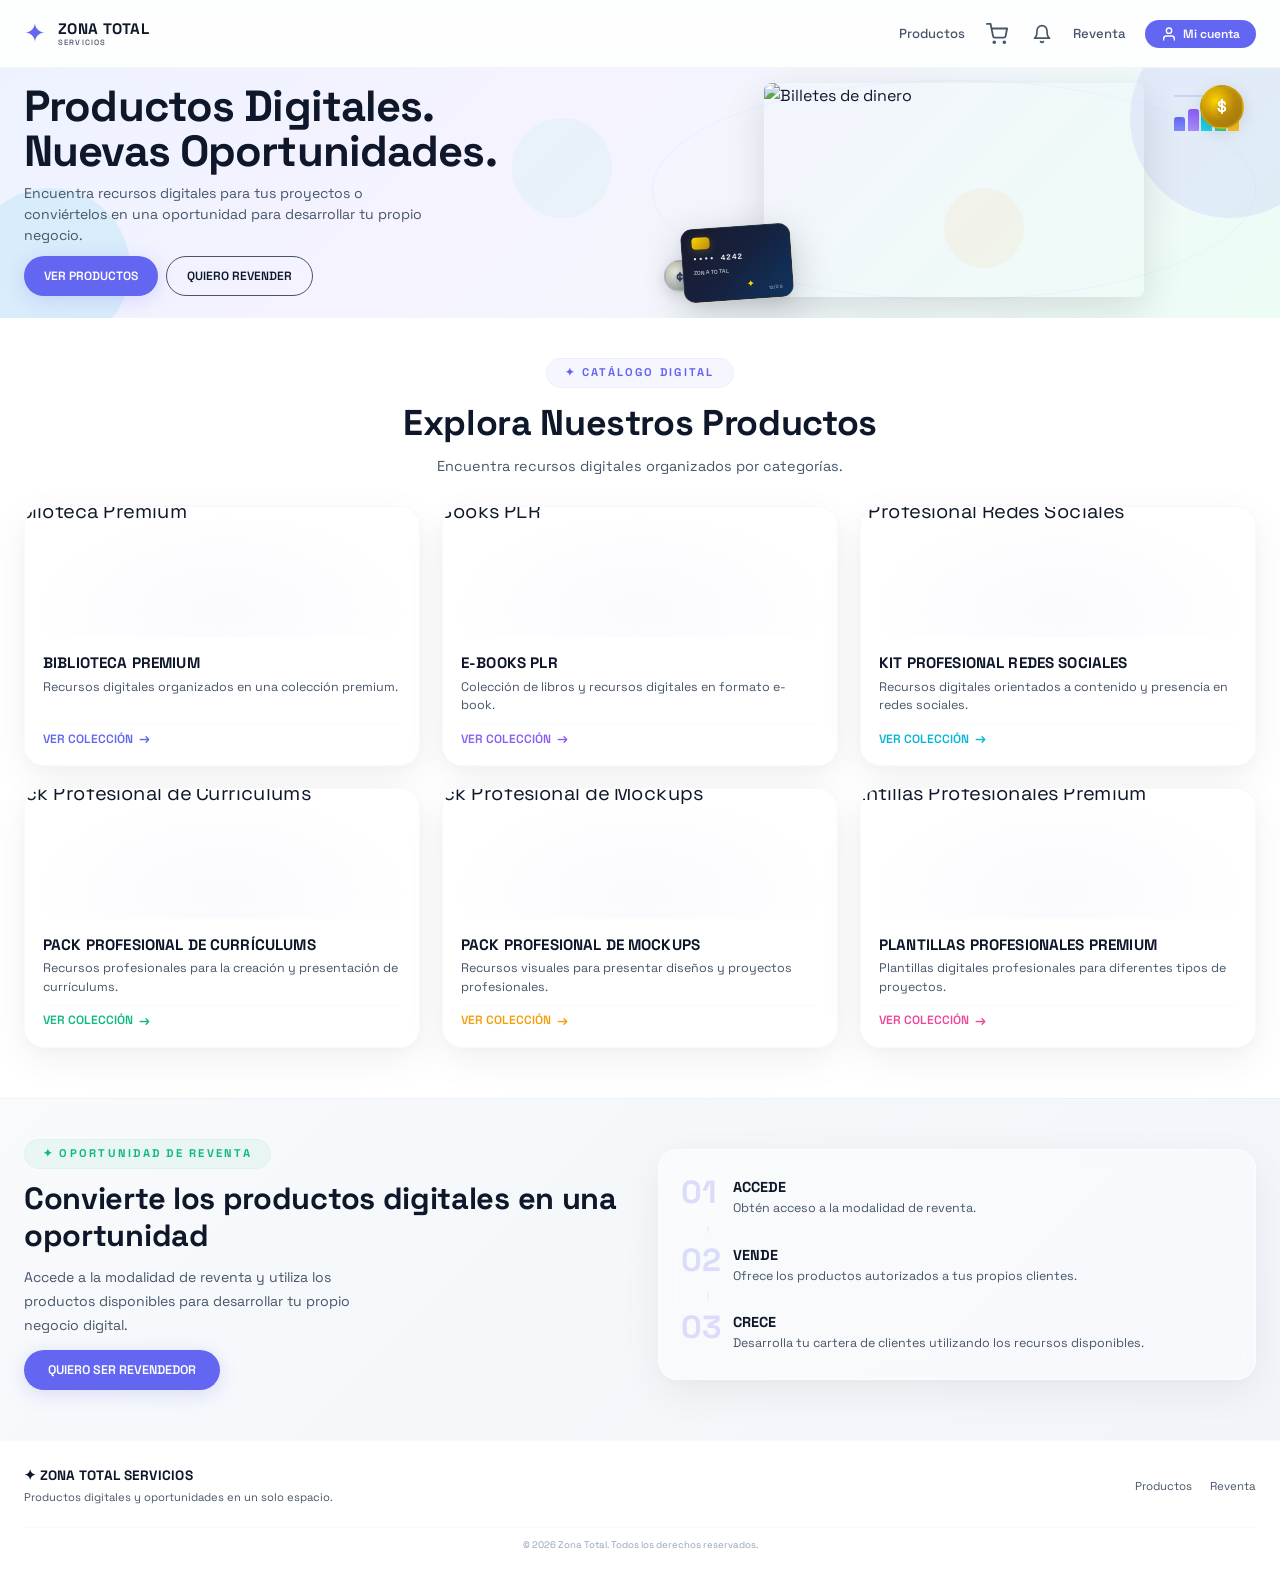
==== admin.html @ eb1bfde6 "Update admin.html" ====
<!DOCTYPE html>
<html lang="es">
<head>
    <meta charset="UTF-8">
    <meta name="viewport" content="width=device-width, initial-scale=1.0">
    <title>Zona Total Servicios · Super Admin</title>
    <style>
        * {
            margin: 0;
            padding: 0;
            box-sizing: border-box;
            font-family: 'Segoe UI', Roboto, system-ui, sans-serif;
        }
        body {
            background: #f1f5f9;
            min-height: 100vh;
            display: flex;
            flex-direction: column;
        }

        /* ----- ADMIN PANEL (siempre visible en desarrollo) ----- */
        #adminPanel {
            display: flex;
            flex-direction: column;
            min-height: 100vh;
        }

        /* HEADER */
        .admin-header {
            background: white;
            padding: 1rem 2rem;
            display: flex;
            align-items: center;
            justify-content: space-between;
            border-bottom: 1px solid #e2e8f0;
            flex-wrap: wrap;
            gap: 1rem;
        }
        .admin-header .brand {
            font-weight: 700;
            font-size: 1.4rem;
            color: #0b1e33;
        }
       .admin-header .brand span {
    color: #2563eb;
}

/* PEGAR AQUÍ */
.btn-volver-zona {
    display: inline-flex;
    align-items: center;
    padding: 0.45rem 1rem;
    border-radius: 30px;
    background: #f1f5f9;
    color: #0b1e33;
    text-decoration: none;
    font-size: 0.85rem;
    font-weight: 600;
    transition: 0.2s;
}

.btn-volver-zona:hover {
    background: #2563eb;
    color: white;
}

.admin-header .user-badge {
    background: #f1f5f9;
    padding: 0.4rem 1.2rem;
    border-radius: 30px;
    font-size: 0.9rem;
    font-weight: 500;
    display: flex;
    align-items: center;
    gap: 10px;
}

        /* NAV */
        .nav-tabs {
            background: white;
            padding: 0 2rem;
            display: flex;
            flex-wrap: wrap;
            border-bottom: 1px solid #e2e8f0;
            gap: 0.25rem;
        }
        .nav-tabs button {
            background: transparent;
            border: none;
            padding: 0.9rem 1.5rem;
            font-weight: 600;
            font-size: 0.95rem;
            color: #475569;
            cursor: pointer;
            border-bottom: 3px solid transparent;
            transition: 0.2s;
            border-radius: 0;
        }
        .nav-tabs button:hover {
            color: #0b1e33;
            background: #f8fafc;
        }
        .nav-tabs button.active {
            color: #0b1e33;
            border-bottom-color: #2563eb;
        }

        /* MAIN CONTENT */
        .main-content {
            flex: 1;
            padding: 2rem;
            max-width: 1600px;
            margin: 0 auto;
            width: 100%;
        }

        /* SECTION visibility */
        .section {
            display: none;
            animation: fade 0.25s ease;
        }
        .section.active {
            display: block;
        }
        @keyframes fade {
            0% { opacity: 0.4; }
            100% { opacity: 1; }
        }

        /* CARDS / DASHBOARD */
        .stats-grid {
            display: grid;
            grid-template-columns: repeat(auto-fit, minmax(170px,1fr));
            gap: 1.25rem;
            margin-bottom: 2rem;
        }
        .stat-card {
            background: white;
            padding: 1.25rem 1rem;
            border-radius: 24px;
            box-shadow: 0 4px 12px rgba(0,0,0,0.02);
            border: 1px solid #eef2f6;
        }
        .stat-card .label {
            font-size: 0.8rem;
            text-transform: uppercase;
            letter-spacing: 0.3px;
            color: #64748b;
        }
        .stat-card .value {
            font-size: 2rem;
            font-weight: 700;
            color: #0b1e33;
            margin-top: 0.2rem;
        }
        .stat-card .sub {
            font-size: 0.8rem;
            color: #475569;
        }

        /* TABLES */
        .table-wrapper {
            background: white;
            border-radius: 24px;
            padding: 1.5rem 0 0.5rem 0;
            border: 1px solid #eef2f6;
            overflow-x: auto;
            margin-top: 1rem;
        }
        .table-toolbar {
            display: flex;
            flex-wrap: wrap;
            gap: 0.75rem 1.25rem;
            padding: 0 1.5rem 1.25rem 1.5rem;
            align-items: center;
            justify-content: space-between;
        }
        .table-toolbar .filters {
            display: flex;
            flex-wrap: wrap;
            gap: 0.5rem;
            align-items: center;
        }
        .table-toolbar .filters button {
            background: #f1f5f9;
            border: none;
            padding: 0.4rem 1rem;
            border-radius: 30px;
            font-size: 0.8rem;
            font-weight: 500;
            color: #1e293b;
            cursor: pointer;
            transition: 0.2s;
        }
        .table-toolbar .filters button.active-filter {
            background: #0b1e33;
            color: white;
        }
        .table-toolbar input {
            padding: 0.5rem 1rem;
            border: 1px solid #e2e8f0;
            border-radius: 40px;
            font-size: 0.9rem;
            min-width: 200px;
            background: #f8fafc;
        }
        .table-toolbar input:focus {
            outline: 2px solid #2563eb;
        }
        .btn-refresh {
            background: #eef2f6;
            border: none;
            padding: 0.5rem 1.2rem;
            border-radius: 40px;
            font-weight: 500;
            cursor: pointer;
        }
        table {
            width: 100%;
            border-collapse: collapse;
            font-size: 0.9rem;
        }
        th {
            text-align: left;
            padding: 0.8rem 1rem;
            background: #f8fafc;
            color: #1e293b;
            font-weight: 600;
            border-bottom: 1px solid #e2e8f0;
            white-space: nowrap;
        }
        td {
            padding: 0.8rem 1rem;
            border-bottom: 1px solid #f1f5f9;
            vertical-align: middle;
        }
        td .actions {
            display: flex;
            flex-wrap: wrap;
            gap: 0.3rem;
        }
        .badge {
            display: inline-block;
            padding: 0.2rem 0.8rem;
            border-radius: 40px;
            font-size: 0.7rem;
            font-weight: 600;
            background: #e2e8f0;
            color: #1e293b;
        }
        .badge.aprobado { background: #dcfce7; color: #166534; }
        .badge.pendiente { background: #fef9c3; color: #854d0e; }
        .badge.rechazado { background: #fee2e2; color: #991b1b; }
        .badge.activo { background: #dcfce7; color: #166534; }
        .badge.inactivo { background: #f1f5f9; color: #475569; }

        .btn {
            border: none;
            padding: 0.3rem 0.9rem;
            border-radius: 40px;
            font-weight: 500;
            font-size: 0.75rem;
            cursor: pointer;
            transition: 0.15s;
            background: #f1f5f9;
            color: #1e293b;
        }
        .btn-primary { background: #2563eb; color: white; }
        .btn-success { background: #16a34a; color: white; }
        .btn-danger { background: #dc2626; color: white; }
        .btn-warning { background: #eab308; color: #1e293b; }
        .btn-sm { padding: 0.2rem 0.7rem; font-size: 0.7rem; }
        .btn:disabled { opacity: 0.5; pointer-events: none; }

        .empty-state {
            padding: 3rem 1rem;
            text-align: center;
            color: #64748b;
        }

        /* MODAL */
        .modal-overlay {
            position: fixed;
            inset: 0;
            background: rgba(0,0,0,0.4);
            backdrop-filter: blur(4px);
            display: none;
            align-items: center;
            justify-content: center;
            padding: 1rem;
            z-index: 999;
        }
        .modal-overlay.open {
            display: flex;
        }
        .modal-box {
            background: white;
            max-width: 430px;
            width: 100%;
            max-height: 90vh;
            overflow-y: auto;
            border-radius: 32px;
            padding: 2rem;
            box-shadow: 0 30px 60px rgba(0,0,0,0.2);
        }
        .modal-box h2 {
            margin-bottom: 1.5rem;
        }
        .modal-box .close-modal {
            float: right;
            background: none;
            border: none;
            font-size: 1.8rem;
            cursor: pointer;
            color: #94a3b8;
        }
        .modal-box .detail-row {
            display: flex;
            padding: 0.5rem 0;
            border-bottom: 1px solid #f1f5f9;
        }
        .modal-box .detail-row .label {
            width: 140px;
            font-weight: 600;
            color: #475569;
            flex-shrink: 0;
        }
        .modal-box .detail-row .value {
            color: #0b1e33;
        }
        .modal-actions {
            margin-top: 1.5rem;
            display: flex;
            gap: 0.75rem;
            flex-wrap: wrap;
        }

        /* form dentro de modal */
        .form-group {
            margin-bottom: 1rem;
        }
        .form-group label {
            font-weight: 600;
            font-size: 0.85rem;
            display: block;
            margin-bottom: 0.2rem;
        }
        .form-group input, .form-group select, .form-group textarea {
            width: 100%;
            padding: 0.6rem 0.9rem;
            border: 1px solid #e2e8f0;
            border-radius: 16px;
            font-size: 0.95rem;
            background: #f8fafc;
        }

        /* responsive */
        @media (max-width: 700px) {
            .admin-header { flex-direction: column; align-items: stretch; }
            .nav-tabs { padding: 0 0.5rem; }
            .nav-tabs button { padding: 0.7rem 0.8rem; font-size: 0.8rem; }
            .main-content { padding: 1rem; }
            .table-toolbar { flex-direction: column; align-items: stretch; }
            .stats-grid { grid-template-columns: 1fr 1fr; }
            .modal-box { padding: 1.5rem; }
        }
        @media (max-width: 480px) {
            .stats-grid { grid-template-columns: 1fr; }
        }

        /* loading spinner */
        .spinner {
            display: inline-block;
            width: 16px;
            height: 16px;
            border: 3px solid #e2e8f0;
            border-top-color: #2563eb;
            border-radius: 50%;
            animation: spin 0.7s linear infinite;
        }
        @keyframes spin { to { transform: rotate(360deg); } }
        .loading-text { display: flex; align-items: center; gap: 0.5rem; }
    </style>
</head>
<body>

<!-- ========================================= -->
<!-- PANEL ADMIN (acceso directo en desarrollo) -->
<!-- ========================================= -->
<div id="adminPanel">

    <!-- HEADER -->
    <header class="admin-header">
    <div style="display:flex; align-items:center; gap:1.5rem; flex-wrap:wrap;">
        <div class="brand">Zona Total <span>Servicios</span></div>

        <a href="index.html" class="btn-volver-zona">
            ← Volver a Zona Total
        </a>
    </div>

    <div style="display:flex; align-items:center; gap:0.75rem;">
    <div class="user-badge">
        👑 Súper Admin
    </div>

    <button class="btn btn-danger" id="btnCerrarSesionAdmin">
        Cerrar sesión
    </button>
</div>
</header>

    <!-- NAV -->
    <nav class="nav-tabs" id="navTabs">
    <button class="active" data-section="dashboard">📊 Dashboard</button>
    <button data-section="compras">🛒 Compras</button>
    <button data-section="clientes">👤 Clientes</button>
    <button data-section="revendedores">🤝 Revendedores</button>
    <button data-section="productos">📦 Productos</button>
    <button data-section="reventas">💰 Reventas Licencias</button>
    <button data-section="configuracion">⚙️ Configuración</button>
    <button data-section="renovaciones">🔄 Renovaciones</button>
</nav>

    <!-- CONTENIDO -->
    <div class="main-content">

        <!-- ======= DASHBOARD ======= -->
        <section id="section-dashboard" class="section active">
            <div style="display:flex; justify-content:space-between; align-items:center; flex-wrap:wrap; gap:0.5rem; margin-bottom:1.5rem;">
                <h2>📊 Resumen general</h2>
                <button class="btn btn-primary" id="refreshDashboard">⟳ Actualizar</button>
            </div>
            <div class="stats-grid" id="dashboardStats">
                <!-- se llena con JS -->
                <div class="stat-card"><div class="label">Cargando...</div><div class="value">—</div></div>
            </div>
        </section>

        <!-- ======= COMPRAS ======= -->
        <section id="section-compras" class="section">
            <h2>🛒 Compras</h2>
            <div class="table-wrapper">
                <div class="table-toolbar">
                    <div class="filters" id="comprasFilters">
                        <button class="active-filter" data-filter="all">Todas</button>
                        <button data-filter="pendiente">Pendientes</button>
                        <button data-filter="aprobado">Aprobadas</button>
                        <button data-filter="rechazado">Rechazadas</button>
                    </div>
                    <div style="display:flex; gap:0.5rem; flex-wrap:wrap;">
                        <input type="text" id="searchCompras" placeholder="Buscar compra, cliente, vendedor, producto...">
                        <button class="btn-refresh" id="refreshCompras">⟳</button>
                    </div>
                </div>
                <div id="comprasTableContainer">
                    <table>
                        <thead><tr>
                            <th>ID Compra</th><th>ID Cliente</th><th>ID Vendedor</th><th>Cliente</th><th>Vendedor</th>
                            <th>Productos</th><th>Total</th><th>Estado Pago</th><th>Fecha Compra</th><th>Acciones</th>
                        </tr></thead>
                        <tbody id="comprasBody"></tbody>
                    </table>
                </div>
            </div>
        </section>

        <!-- ======= CLIENTES ======= -->
        <section id="section-clientes" class="section">
            <h2>👤 Clientes</h2>
            <div class="table-wrapper">
                <div class="table-toolbar">
                    <div class="filters" id="clientesFilters">
                        <button class="active-filter" data-filter="all">Todos</button>
                        <button data-filter="activo">Activos</button>
                        <button data-filter="inactivo">Inactivos</button>
                    </div>
                    <div style="display:flex; gap:0.5rem; flex-wrap:wrap;">
                        <input type="text" id="searchClientes" placeholder="Buscar ID, usuario, teléfono, correo, vendedor...">
                        <button class="btn-refresh" id="refreshClientes">⟳</button>
                    </div>
                </div>
                <div id="clientesTableContainer">
                    <table>
                        <thead><tr>
                            <th>ID Cliente</th><th>Usuario</th><th>Teléfono</th><th>Correo</th><th>Contraseña</th>
                            <th>ID Vendedor</th><th>Vendedor</th><th>Estado</th><th>Fecha Registro</th><th>Acciones</th>
                        </tr></thead>
                        <tbody id="clientesBody"></tbody>
                    </table>
                </div>
            </div>
        </section>

        <!-- ======= REVENDEDORES ======= -->
        <section id="section-revendedores" class="section">
            <div style="display:flex; justify-content:space-between; align-items:center; flex-wrap:wrap; gap:0.5rem;">
    <h2>🤝 Revendedores</h2>
    <button class="btn btn-primary" id="btnAgregarRevendedor">+ Agregar revendedor</button>
</div>
            <div class="table-wrapper">
                <div class="table-toolbar">
                    <div class="filters" id="revendedoresFilters">
                        <button class="active-filter" data-filter="all">Todos</button>
                        <button data-filter="activo">Activos</button>
                        <button data-filter="inactivo">Inactivos</button>
                    </div>
                    <div style="display:flex; gap:0.5rem; flex-wrap:wrap;">
                        <input type="text" id="searchRevendedores" placeholder="ID, nombre, teléfono, correo, referido...">
                        <button class="btn-refresh" id="refreshRevendedores">⟳</button>
                    </div>
                </div>
                <div id="revendedoresTableContainer">
                    <table>
                        <thead><tr>
<th>ID Vendedor</th><th>Nombre</th><th>Teléfono</th><th>Correo</th><th>Contraseña</th>
<th>ID Referido Por</th><th>Referido Por</th><th>Porcentaje</th>
<th>Estado</th><th>Fecha Inicio</th><th>Fecha Fin</th>
<th>Mercado</th><th>Precio Reventa Licencia</th>
<th>Clientes Asoc.</th><th>Rev. Asoc.</th><th>Acciones</th>
                        </tr></thead>
                        <tbody id="revendedoresBody"></tbody>
                    </table>
                </div>
            </div>
        </section>

<!-- ======= REVENTAS DE LICENCIAS ======= -->
<section id="section-reventas" class="section">
    <h2>💰 Reventas de Licencias</h2>

    <div class="table-wrapper">
        <div class="table-toolbar">
            <input
                type="text"
                id="searchReventas"
                placeholder="Buscar ID, vendedor, nuevo revendedor..."
            >
            <button class="btn-refresh" id="refreshReventas">⟳</button>
        </div>

        <div id="reventasTableContainer">
            <table>
                <thead>
                    <tr>
                        <th>ID Reventa</th>
                        <th>ID Vendedor</th>
                        <th>Vendedor</th>
                        <th>ID Nuevo Revendedor</th>
                        <th>Nuevo Revendedor</th>
                        <th>Precio Licencia Oficial</th>
                        <th>% Propietaria</th>
                        <th>Importe Propietaria</th>
                        <th>Estado Pago</th>
                        <th>Fecha</th>
                        <th>Precio Reventa Real</th>
                    </tr>
                </thead>

                <tbody id="reventasBody">
                    <tr>
                        <td colspan="11" class="empty-state">
                            Cargando reventas...
                        </td>
                    </tr>
                </tbody>
            </table>
        </div>
    </div>
</section>


<!-- ======= CONFIGURACIÓN ======= -->
<section id="section-configuracion" class="section">
    <h2>⚙️ Configuración</h2>

    <div class="table-wrapper">
        <div class="table-toolbar">
            <div>
                Valores generales utilizados para licencias y renovaciones.
            </div>
            <button class="btn-refresh" id="refreshConfiguracion">⟳</button>
        </div>

        <table>
            <thead>
                <tr>
                    <th>Clave</th>
                    <th>Valor</th>
                    <th>Acciones</th>
                </tr>
            </thead>

            <tbody id="configuracionBody">
                <tr>
                    <td colspan="3" class="empty-state">
                        Cargando configuración...
                    </td>
                </tr>
            </tbody>
        </table>
    </div>
</section>


<!-- ======= RENOVACIONES ======= -->
<section id="section-renovaciones" class="section">
    <h2>🔄 Renovaciones</h2>

    <div class="table-wrapper">
        <div class="table-toolbar">
            <input
                type="text"
                id="searchRenovaciones"
                placeholder="Buscar ID, revendedor, mercado..."
            >
            <button class="btn-refresh" id="refreshRenovaciones">⟳</button>
        </div>

        <table>
            <thead>
                <tr>
                    <th>ID Renovación</th>
                    <th>ID Vendedor</th>
                    <th>Vendedor</th>
                    <th>Mercado</th>
                    <th>Importe</th>
                    <th>Fecha Pago</th>
                    <th>Fecha Anterior Fin</th>
                    <th>Nueva Fecha Fin</th>
                    <th>Estado</th>
                </tr>
            </thead>

            <tbody id="renovacionesBody">
                <tr>
                    <td colspan="9" class="empty-state">
                        Cargando renovaciones...
                    </td>
                </tr>
            </tbody>
        </table>
    </div>
</section>


        <!-- ======= PRODUCTOS ======= -->
        <section id="section-productos" class="section">
            <h2>📦 Productos</h2>
            <div style="margin-bottom:1rem; display:flex; gap:0.5rem; flex-wrap:wrap;">
                <button class="btn btn-primary" id="btnAgregarProducto">+ Agregar producto</button>
                <button class="btn-refresh" id="refreshProductos">⟳</button>
            </div>
            <div class="table-wrapper">
                <div class="table-toolbar">
                    <input type="text" id="searchProductos" placeholder="Buscar producto, categoría...">
                </div>
                <div id="productosTableContainer">
                    <table>
                        <thead><tr>
                            <th>ID</th><th>Nombre</th><th>Categoría</th><th>Descripción</th>
                            <th>Precio</th><th>Formato</th><th>Estado</th><th>Acciones</th>
                        </tr></thead>
                        <tbody id="productosBody"></tbody>
                    </table>
                </div>
            </div>
        </section>

    </div><!-- /main-content -->
</div><!-- /adminPanel -->

<!-- ========================================= -->
<!-- MODAL GENERAL -->
<!-- ========================================= -->
<div class="modal-overlay" id="modalOverlay">
    <div class="modal-box" id="modalBox">
        <button class="close-modal" id="modalCloseBtn">✕</button>
        <div id="modalContent"></div>
    </div>
</div>

<!-- ========================================= -->
<!-- JAVASCRIPT COMPLETO -->
<!-- ========================================= -->
<script>
    (function() {
        "use strict";

const sesionGuardada = sessionStorage.getItem('zonaTotalUsuario');

if (!sesionGuardada) {
    window.location.href = 'index.html';
    return;
}

let usuarioSesion;

try {
    usuarioSesion = JSON.parse(sesionGuardada);
} catch (error) {
    sessionStorage.removeItem('zonaTotalUsuario');
    window.location.href = 'index.html';
    return;
}

if (usuarioSesion.role !== 'propietaria') {
    window.location.href = 'index.html';
    return;
}

        const BACKEND_URL = "https://script.google.com/macros/s/AKfycbzaQbpywYXzpL0Db2dKlD1jsPKHjNg_POoq-mtRwkskCVGmR77w1vw9ukSWx072qopW/exec";

        // ----- DOM refs -----
        const adminPanel = document.getElementById('adminPanel');

        // nav
        const navButtons = document.querySelectorAll('#navTabs button');
        const sections = {
    dashboard: document.getElementById('section-dashboard'),
    compras: document.getElementById('section-compras'),
    clientes: document.getElementById('section-clientes'),
    revendedores: document.getElementById('section-revendedores'),
    productos: document.getElementById('section-productos'),
    reventas: document.getElementById('section-reventas'),
    configuracion: document.getElementById('section-configuracion'),
    renovaciones: document.getElementById('section-renovaciones')
};

        // modales
        const modalOverlay = document.getElementById('modalOverlay');
        const modalContent = document.getElementById('modalContent');
        const modalCloseBtn = document.getElementById('modalCloseBtn');

        // ----- ESTADO GLOBAL (cache) -----
        let state = {
    compras: [],
    clientes: [],
    revendedores: [],
    productos: [],
    reventas: [],
    configuracion: [],
    renovaciones: [],

    comprasLoaded: false,
    clientesLoaded: false,
    revendedoresLoaded: false,
    productosLoaded: false,
    reventasLoaded: false,
    configuracionLoaded: false,
    renovacionesLoaded: false,
};

        // ----- helpers fetch -----
        async function callBackend(action, data = {}) {
            const payload = { accion: action, ...data };
            const resp = await fetch(BACKEND_URL, {
    method: 'POST',
    body: JSON.stringify(payload)
});
            if (!resp.ok) throw new Error(`HTTP ${resp.status}`);
            return await resp.json();
        }

// ----- NAVEGACIÓN DEL PANEL -----
navButtons.forEach(button => {
    button.addEventListener('click', () => {

        navButtons.forEach(btn => btn.classList.remove('active'));
        Object.values(sections).forEach(section => {
            section.classList.remove('active');
        });

        button.classList.add('active');

        const sectionName = button.dataset.section;
        const section = sections[sectionName];

        if (section) {
            section.classList.add('active');

            if (sectionName === 'dashboard') renderDashboard();
if (sectionName === 'compras') renderCompras();
if (sectionName === 'clientes') renderClientes();
if (sectionName === 'revendedores') renderRevendedores();
if (sectionName === 'productos') renderProductos();
if (sectionName === 'reventas') renderReventas();
if (sectionName === 'configuracion') renderConfiguracion();
if (sectionName === 'renovaciones') renderRenovaciones();
        }
    });
});

        // ----- CERRAR MODAL -----
        function closeModal() {
            modalOverlay.classList.remove('open');
        }
        modalCloseBtn.addEventListener('click', closeModal);
        modalOverlay.addEventListener('click', (e) => {
            if (e.target === modalOverlay) closeModal();
        });

        // ----- ABRIR MODAL con contenido -----
        function openModal(html) {
            modalContent.innerHTML = html;
            modalOverlay.classList.add('open');
        }


function confirmarAccion(titulo, mensaje, textoConfirmar = 'Confirmar', tipo = 'danger') {
    return new Promise((resolve) => {
        const claseBoton = tipo === 'success' ? 'btn-success' : 'btn-danger';

        openModal(`
            <h2>${titulo}</h2>
            <p style="color:#475569; line-height:1.6;">${mensaje}</p>

            <div class="modal-actions">
                <button class="btn" id="btnCancelarConfirmacion">
                    Cancelar
                </button>

                <button class="btn ${claseBoton}" id="btnAceptarConfirmacion">
                    ${textoConfirmar}
                </button>
            </div>
        `);

        document.getElementById('btnCancelarConfirmacion').onclick = () => {
            closeModal();
            resolve(false);
        };

        document.getElementById('btnAceptarConfirmacion').onclick = () => {
            closeModal();
            resolve(true);
        };
    });
}


        // ----- CARGAR TODOS LOS DATOS (con acciones backend reales) -----
        async function cargarTodosLosDatos() {
            await Promise.all([
    cargarCompras(),
    cargarClientes(),
    cargarRevendedores(),
    cargarProductos(),
    cargarReventas(),
    cargarConfiguracion(),
    cargarRenovaciones()
]);
            // renderizar sección activa
            const activeSection = document.querySelector('#navTabs .active');
            if (activeSection) {
                const sec = activeSection.dataset.section;
                if (sec === 'dashboard') renderDashboard();
else if (sec === 'compras') renderCompras();
else if (sec === 'clientes') renderClientes();
else if (sec === 'revendedores') renderRevendedores();
else if (sec === 'productos') renderProductos();
else if (sec === 'reventas') renderReventas();
else if (sec === 'configuracion') renderConfiguracion();
else if (sec === 'renovaciones') renderRenovaciones();
            } else {
                renderDashboard();
            }
        }

        // ---------- CARGAR COMPRAS (backend real) ----------
        async function cargarCompras() {
            try {
                const result = await callBackend('obtenerCompras');
                if (result.ok) {
                    state.compras = result.compras || [];
                    state.comprasLoaded = true;
                } else {
                    state.compras = [];
                    state.comprasLoaded = false;
                    console.warn('obtenerCompras: ok=false', result.mensaje);
                }
            } catch (e) {
                state.compras = [];
                state.comprasLoaded = false;
                console.error('Error cargando compras:', e.message);
            }
        }

        // ---------- CARGAR CLIENTES (backend real) ----------
        async function cargarClientes() {
            try {
                const result = await callBackend('obtenerClientes');
                if (result.ok) {
                    state.clientes = result.clientes || [];
                    state.clientesLoaded = true;
                } else {
                    state.clientes = [];
                    state.clientesLoaded = false;
                    console.warn('obtenerClientes: ok=false', result.mensaje);
                }
            } catch (e) {
                state.clientes = [];
                state.clientesLoaded = false;
                console.error('Error cargando clientes:', e.message);
            }
        }

        // ---------- CARGAR REVENDEDORES (backend real) ----------
        async function cargarRevendedores() {
            try {
                const result = await callBackend('obtenerRevendedores');
                if (result.ok) {
                    state.revendedores = result.revendedores || [];
                    state.revendedoresLoaded = true;
                } else {
                    state.revendedores = [];
                    state.revendedoresLoaded = false;
                    console.warn('obtenerRevendedores: ok=false', result.mensaje);
                }
            } catch (e) {
                state.revendedores = [];
                state.revendedoresLoaded = false;
                console.error('Error cargando revendedores:', e.message);
            }
        }


// ---------- CARGAR REVENTAS DE LICENCIAS ----------
async function cargarReventas() {
    try {
        const result = await callBackend('obtenerReventasLicencias');

        if (result.ok) {
            state.reventas = result.reventas || [];
            state.reventasLoaded = true;
        } else {
            state.reventas = [];
            state.reventasLoaded = false;
            console.warn(
                'obtenerReventasLicencias: ok=false',
                result.mensaje
            );
        }

    } catch (e) {
        state.reventas = [];
        state.reventasLoaded = false;
        console.error(
            'Error cargando reventas:',
            e.message
        );
    }
}


// ---------- CARGAR CONFIGURACIÓN ----------
async function cargarConfiguracion() {
    try {
        const result = await callBackend('obtenerConfiguracion');

        if (result.ok) {
            state.configuracion = Object.entries(
                result.configuracion || {}
            ).map(([Clave, Valor]) => ({
                Clave,
                Valor
            }));

            state.configuracionLoaded = true;
        } else {
            state.configuracion = [];
            state.configuracionLoaded = false;
            console.warn(
                'obtenerConfiguracion: ok=false',
                result.mensaje
            );
        }

    } catch (e) {
        state.configuracion = [];
        state.configuracionLoaded = false;
        console.error(
            'Error cargando configuración:',
            e.message
        );
    }
}


// ---------- CARGAR RENOVACIONES ----------
async function cargarRenovaciones() {
    try {
        const result = await callBackend('obtenerRenovaciones');

        if (result.ok) {
            state.renovaciones = result.renovaciones || [];
            state.renovacionesLoaded = true;
        } else {
            state.renovaciones = [];
            state.renovacionesLoaded = false;
            console.warn(
                'obtenerRenovaciones: ok=false',
                result.mensaje
            );
        }

    } catch (e) {
        state.renovaciones = [];
        state.renovacionesLoaded = false;
        console.error(
            'Error cargando renovaciones:',
            e.message
        );
    }
}

        // ---------- CARGAR PRODUCTOS (backend real) ----------
        async function cargarProductos() {
            try {
                const result = await callBackend('obtenerProductos');
                if (result.ok) {
                    state.productos = result.productos || [];
                    state.productosLoaded = true;
                } else {
                    state.productos = [];
                    state.productosLoaded = false;
                    console.warn('obtenerProductos: ok=false', result.mensaje);
                }
            } catch (e) {
                state.productos = [];
                state.productosLoaded = false;
                console.error('Error cargando productos:', e.message);
            }
        }

        // ----- RENDER DASHBOARD (solo con datos reales) -----
        function renderDashboard() {
            const container = document.getElementById('dashboardStats');
            const compras = state.comprasLoaded ? state.compras : [];
            const clientes = state.clientesLoaded ? state.clientes : [];
            const rev = state.revendedoresLoaded ? state.revendedores : [];
            const prods = state.productosLoaded ? state.productos : [];

            const totalClientes = clientes.length;
            const activosCli = clientes.filter(c => c.Estado === 'ACTIVO').length;
            const inactivosCli = clientes.filter(c => c.Estado === 'INACTIVO').length;

            const totalRev = rev.length;
            const activosRev = rev.filter(r => r.Estado === 'ACTIVO').length;
            const inactivosRev = rev.filter(r => r.Estado === 'INACTIVO').length;

            const totalCompras = compras.length;
            const pendientes = compras.filter(c => c.Estado_Pago === 'PENDIENTE').length;
            const aprobadas = compras.filter(c => c.Estado_Pago === 'APROBADO').length;
            const rechazadas = compras.filter(c => c.Estado_Pago === 'RECHAZADO').length;

            const totalProd = prods.length;
            const activosProd = prods.filter(p => p.Estado === 'ACTIVO').length;
            const inactivosProd = prods.filter(p => p.Estado === 'INACTIVO').length;

            const stats = [
                { label: 'Total clientes', value: state.clientesLoaded ? totalClientes : '—' },
                { label: 'Clientes activos', value: state.clientesLoaded ? activosCli : '—' },
                { label: 'Clientes inactivos', value: state.clientesLoaded ? inactivosCli : '—' },
                { label: 'Total revendedores', value: state.revendedoresLoaded ? totalRev : '—' },
                { label: 'Rev. activos', value: state.revendedoresLoaded ? activosRev : '—' },
                { label: 'Rev. inactivos', value: state.revendedoresLoaded ? inactivosRev : '—' },
                { label: 'Total compras', value: state.comprasLoaded ? totalCompras : '—' },
                { label: 'Compras pendientes', value: state.comprasLoaded ? pendientes : '—' },
                { label: 'Compras aprobadas', value: state.comprasLoaded ? aprobadas : '—' },
                { label: 'Compras rechazadas', value: state.comprasLoaded ? rechazadas : '—' },
                { label: 'Total productos', value: state.productosLoaded ? totalProd : '—' },
                { label: 'Productos activos', value: state.productosLoaded ? activosProd : '—' },
                { label: 'Productos inactivos', value: state.productosLoaded ? inactivosProd : '—' }
            ];

            container.innerHTML = stats.map(s => `
                <div class="stat-card">
                    <div class="label">${s.label}</div>
                    <div class="value">${s.value !== undefined ? s.value : '—'}</div>
                </div>
            `).join('');
        }

        // ----- RENDER COMPRAS (con filtros y búsqueda) -----
        function renderCompras() {
            const filter = document.querySelector('#comprasFilters .active-filter')?.dataset.filter || 'all';
            const search = document.getElementById('searchCompras').value.toLowerCase().trim();
            let list = state.compras || [];
            if (filter !== 'all') {
                list = list.filter(c => c.Estado_Pago === filter.toUpperCase());
            }
            if (search) {
                list = list.filter(c =>
                    (c.ID_Compra || '').toLowerCase().includes(search) ||
                    (c.Cliente || '').toLowerCase().includes(search) ||
                    (c.Vendedor || '').toLowerCase().includes(search) ||
                    (c.Productos || '').toLowerCase().includes(search)
                );
            }
            const tbody = document.getElementById('comprasBody');
            if (!state.comprasLoaded) {
                tbody.innerHTML = `<tr><td colspan="10" class="empty-state">Cargando compras...</td></tr>`;
                return;
            }
            if (list.length === 0) {
                tbody.innerHTML = `<tr><td colspan="10" class="empty-state">No hay compras registradas</td></tr>`;
                return;
            }
            tbody.innerHTML = list.map(c => {
                const estado = c.Estado_Pago || 'PENDIENTE';
                const badgeClass = estado.toLowerCase();
                const acciones = estado === 'PENDIENTE' ? `
                    <button class="btn btn-success btn-sm" onclick="aprobarCompra('${c.ID_Compra}', this)">Aprobar</button>
                    <button class="btn btn-danger btn-sm" onclick="rechazarCompra('${c.ID_Compra}', this)">Rechazar</button>
                ` : `<span class="badge ${badgeClass}">${estado}</span>`;
                return `<tr>
                    <td><strong>${c.ID_Compra || '—'}</strong></td>
                    <td>${c.ID_Cliente || '—'}</td>
                    <td>${c.ID_Vendedor || '—'}</td>
                    <td>${c.Cliente || '—'}</td>
                    <td>${c.Vendedor || '—'}</td>
                    <td>${c.Productos || '—'}</td>
                    <td>${c.Total || '—'}</td>
                    <td><span class="badge ${badgeClass}">${estado}</span></td>
                    <td>${c.Fecha_Compra || '—'}</td>
                    <td><div class="actions">${acciones}</div></td>
                </tr>`;
            }).join('');
        }

        // ----- APROBAR COMPRA (acción existente) -----
        window.aprobarCompra = async function(idCompra, btn) {
            if (!idCompra) return;
            const confirmado = await confirmarAccion(
    'Aprobar compra',
    `¿Seguro que deseas aprobar la compra <strong>${idCompra}</strong>?`,
    'Sí, aprobar',
    'success'
);

if (!confirmado) return;
            if (btn) btn.disabled = true;
            try {
                const result = await callBackend('aprobarCompra', { idCompra });
                if (result.ok) {
                    // Actualizar local solo si backend confirma
                    const compra = state.compras.find(c => c.ID_Compra === idCompra);
                    if (compra) compra.Estado_Pago = 'APROBADO';
                    renderCompras();
                    showToast('Compra aprobada correctamente');
                } else {
                    showToast('Error: ' + (result.mensaje || 'No se pudo aprobar'));
                }
            } catch (e) {
                showToast('Error de conexión: ' + e.message);
            } finally {
                if (btn) btn.disabled = false;
            }
        };

        // ----- RECHAZAR COMPRA (acción nueva requerida) -----
        window.rechazarCompra = async function(idCompra, btn) {
            if (!idCompra) return;
            const confirmado = await confirmarAccion(
    'Rechazar compra',
    `¿Seguro que deseas rechazar la compra <strong>${idCompra}</strong>?`,
    'Sí, rechazar',
    'danger'
);

if (!confirmado) return;
            if (btn) btn.disabled = true;
            try {
                const result = await callBackend('rechazarCompra', { idCompra });
                if (result.ok) {
                    const compra = state.compras.find(c => c.ID_Compra === idCompra);
                    if (compra) compra.Estado_Pago = 'RECHAZADO';
                    renderCompras();
                    showToast('Compra rechazada');
                } else {
                    showToast('Error: ' + (result.mensaje || 'No se pudo rechazar'));
                }
            } catch (e) {
                showToast('Error de conexión: ' + e.message);
            } finally {
                if (btn) btn.disabled = false;
            }
        };

        // ----- RENDER CLIENTES -----
        function renderClientes() {
            const filter = document.querySelector('#clientesFilters .active-filter')?.dataset.filter || 'all';
            const search = document.getElementById('searchClientes').value.toLowerCase().trim();
            let list = state.clientes || [];
            if (filter !== 'all') {
                list = list.filter(c => c.Estado === filter.toUpperCase());
            }
            if (search) {
                list = list.filter(c =>
                    (c.ID_Cliente || '').toLowerCase().includes(search) ||
                    (c.Usuario || '').toLowerCase().includes(search) ||
                    (c.Telefono || '').toLowerCase().includes(search) ||
                    (c.Correo || '').toLowerCase().includes(search) ||
                    (c.Vendedor || '').toLowerCase().includes(search)
                );
            }
            const tbody = document.getElementById('clientesBody');
            if (!state.clientesLoaded) {
    tbody.innerHTML = `<tr><td colspan="10" class="empty-state">Cargando clientes...</td></tr>`;
    return;
}
if (list.length === 0) {
    tbody.innerHTML = `<tr><td colspan="10" class="empty-state">No hay clientes registrados</td></tr>`;
    return;
}
            tbody.innerHTML = list.map(c => `
                <tr>
                    <td><strong>${c.ID_Cliente || '—'}</strong></td>
                    <td>${c.Usuario || '—'}</td>
                    <td>${c.Telefono || '—'}</td>
                    <td>${c.Correo || '—'}</td>
                    <td>${c.Contrasena || '—'}</td>
                    <td>${c.ID_Vendedor || '—'}</td>
                    <td>${c.Vendedor || '—'}</td>
                    <td><span class="badge ${(c.Estado||'').toLowerCase()}">${c.Estado || '—'}</span></td>
                    <td>${c.Fecha_Registro || '—'}</td>
                    <td><div class="actions">
                        <button class="btn btn-sm" onclick="verCliente('${c.ID_Cliente}')">Detalles</button>
                        <button class="btn btn-sm" onclick="verComprasCliente('${c.ID_Cliente}')">Compras</button>
                        ${c.Estado === 'ACTIVO' ? `<button class="btn btn-danger btn-sm" onclick="toggleCliente('${c.ID_Cliente}','INACTIVO', this)">Desactivar</button>` : 
                        `<button class="btn btn-success btn-sm" onclick="toggleCliente('${c.ID_Cliente}','ACTIVO', this)">Activar</button>`}
                    </div></td>
                </tr>
            `).join('');
        }

        // ----- CLIENTE acciones (backend requerido) -----
        window.verCliente = function(id) {
            const cliente = state.clientes.find(c => c.ID_Cliente === id);
            if (!cliente) {
    showToast('Cliente no encontrado');
    return;
}
            const html = `
                <h2>Detalles del cliente</h2>
                ${Object.entries(cliente).map(([k,v]) => `<div class="detail-row"><span class="label">${k}</span><span class="value">${v || '—'}</span></div>`).join('')}
                <div class="modal-actions"><button class="btn" onclick="closeModal()">Cerrar</button></div>
            `;
            openModal(html);
        };

        window.verComprasCliente = function(idCliente) {
            const compras = state.compras.filter(c => c.ID_Cliente === idCliente);
            if (compras.length === 0) {
                openModal(`<h2>Compras del cliente ${idCliente}</h2><p>No tiene compras.</p><button class="btn" onclick="closeModal()">Cerrar</button>`);
                return;
            }
            let html = `<h2>Compras del cliente ${idCliente}</h2><table><tr><th>ID</th><th>Productos</th><th>Total</th><th>Estado</th></tr>`;
            compras.forEach(c => {
                html += `<tr><td>${c.ID_Compra}</td><td>${c.Productos}</td><td>${c.Total}</td><td>${c.Estado_Pago}</td></tr>`;
            });
            html += `</table><div class="modal-actions"><button class="btn" onclick="closeModal()">Cerrar</button></div>`;
            openModal(html);
        };

        window.toggleCliente = async function(id, nuevoEstado, btn) {
            const confirmado = await confirmarAccion(
    nuevoEstado === 'INACTIVO' ? 'Desactivar cliente' : 'Activar cliente',
    `¿Seguro que deseas ${nuevoEstado === 'INACTIVO' ? 'desactivar' : 'activar'} al cliente <strong>${id}</strong>?`,
    nuevoEstado === 'INACTIVO' ? 'Sí, desactivar' : 'Sí, activar',
    nuevoEstado === 'INACTIVO' ? 'danger' : 'success'
);

if (!confirmado) return;
            if (btn) btn.disabled = true;
            try {
                const result = await callBackend('cambiarEstadoCliente', { idCliente: id, nuevoEstado });
                if (result.ok) {
                    const cliente = state.clientes.find(c => c.ID_Cliente === id);
                    if (cliente) cliente.Estado = nuevoEstado;
                    renderClientes();
                    showToast(`Cliente ${id} → ${nuevoEstado}`);
                } else {
                    showToast('Error: ' + (result.mensaje || 'No se pudo cambiar estado'));
                }
            } catch (e) {
                showToast('Error de conexión: ' + e.message);
            } finally {
                if (btn) btn.disabled = false;
            }
        };

document.getElementById('btnAgregarRevendedor').addEventListener('click', () => {

    const html = `
        <h2>Agregar revendedor</h2>

        <form id="formAgregarRevendedor">

            <div class="form-group">
                <label>Usuario</label>
                <input name="usuario" required>
            </div>

            <div class="form-group">
                <label>Teléfono</label>
                <input name="telefono" required>
            </div>

            <div class="form-group">
                <label>Correo</label>
                <input name="correo" type="email" required>
            </div>

            <div class="form-group">
                <label>Contraseña</label>
                <input name="contrasena" type="password" required>
            </div>

            <div class="form-group">
                <label>Mercado</label>
                <select name="mercado" required>
                    <option value="">Seleccionar...</option>
                    <option value="CUBA">CUBA</option>
                    <option value="EXTRANJERO">EXTRANJERO</option>
                </select>
            </div>

            <div class="modal-actions">
                <button
                    type="button"
                    class="btn"
                    onclick="closeModal()"
                >
                    Cancelar
                </button>

                <button
                    type="submit"
                    class="btn btn-primary"
                >
                    Guardar
                </button>
            </div>

        </form>
    `;

    openModal(html);

    document
        .getElementById('formAgregarRevendedor')
        .addEventListener('submit', async (e) => {

            e.preventDefault();

            const form = e.target;
            const data = new FormData(form);
            const obj = {};

            for (let [k, v] of data.entries()) {
                obj[k] = v;
            }

            // Todo revendedor creado desde Súper Admin
            // pertenece directamente a PROPIETARIA.
            obj.idReferidoPor = 'PROPIETARIA';
            obj.referidoPor = 'PROPIETARIA';
            obj.precioReventa = '';

            const btn = form.querySelector('[type="submit"]');
            btn.disabled = true;

            try {

                const result = await callBackend(
                    'registrarRevendedor',
                    obj
                );

                if (result.ok) {

                    await cargarRevendedores();
                    renderRevendedores();

                    closeModal();

                    showToast(
                        'Revendedor ' +
                        result.idVendedor +
                        ' agregado correctamente'
                    );

                } else {

                    showToast(
                        'Error: ' +
                        (result.mensaje ||
                        'No se pudo agregar el revendedor')
                    );
                }

            } catch (e) {

                showToast(
                    'Error de conexión: ' + e.message
                );

            } finally {

                btn.disabled = false;
            }
        });
});



// ----- RENDER REVENDEDORES -----
        function renderRevendedores() {
            const filter = document.querySelector('#revendedoresFilters .active-filter')?.dataset.filter || 'all';
            const search = document.getElementById('searchRevendedores').value.toLowerCase().trim();
            let list = state.revendedores || [];
            if (filter !== 'all') {
                list = list.filter(r => r.Estado === filter.toUpperCase());
            }
            if (search) {
                list = list.filter(r =>
                    (r.ID_Vendedor || '').toLowerCase().includes(search) ||
                    (r.Usuario || '').toLowerCase().includes(search) ||
                    (r.Telefono || '').toLowerCase().includes(search) ||
                    (r.Correo || '').toLowerCase().includes(search) ||
                    (r.ReferidoPor || '').toLowerCase().includes(search)
                );
            }
            const tbody = document.getElementById('revendedoresBody');
            if (!state.revendedoresLoaded) {
    tbody.innerHTML = `<tr><td colspan="16" class="empty-state">Cargando revendedores...</td></tr>`;
    return;
}
if (list.length === 0) {
    tbody.innerHTML = `<tr><td colspan="16" class="empty-state">No hay revendedores registrados</td></tr>`;
    return;
}
            tbody.innerHTML = list.map(r => {
                const clientesAsoc = state.clientes.filter(c => c.ID_Vendedor === r.ID_Vendedor).length;
                const revAsoc = state.revendedores.filter(rev => rev.ID_ReferidoPor === r.ID_Vendedor).length;
                return `<tr>
                    <td><strong>${r.ID_Vendedor || '—'}</strong></td>
                    <td>${r.Usuario || '—'}</td>
                    <td>${r.Telefono || '—'}</td>
                    <td>${r.Correo || '—'}</td>
                    <td>${r.Contrasena || '—'}</td>
                    <td>${r.ID_ReferidoPor || '—'}</td>
                    <td>${r.ReferidoPor || '—'}</td>
                    <td>${r.Porcentaje || '—'}</td>
                    <td><span class="badge ${(r.Estado||'').toLowerCase()}">${r.Estado || '—'}</span></td>
                    <td>${r.Fecha_Inicio || '—'}</td>
                    <td>${r.Fecha_Fin || '—'}</td>
                    <td>${r.Mercado || '—'}</td>
                    <td>${r.Precio_Reventa_Licencia || '—'}</td>
                    <td>${clientesAsoc} <button class="btn btn-sm" onclick="verClientesRev('${r.ID_Vendedor}')">Ver</button></td>
                    <td>${revAsoc} <button class="btn btn-sm" onclick="verRevAsoc('${r.ID_Vendedor}')">Ver</button></td>
                    <td><div class="actions">
                        <button class="btn btn-sm" onclick="verRevendedor('${r.ID_Vendedor}')">Detalles</button>
<button class="btn btn-sm" onclick="editarRevendedor('${r.ID_Vendedor}')">Editar</button>
${r.Estado !== 'PENDIENTE' ? `<button class="btn btn-warning btn-sm" onclick="renovarRevendedor('${r.ID_Vendedor}', this)">Renovar</button>` : ''}
                        ${r.Estado === 'ACTIVO' ? `<button class="btn btn-danger btn-sm" onclick="toggleRevendedor('${r.ID_Vendedor}','INACTIVO', this)">Desactivar</button>` :
                        `<button class="btn btn-success btn-sm" onclick="toggleRevendedor('${r.ID_Vendedor}','ACTIVO', this)">Activar</button>`}
                    </div></td>
                </tr>`;
            }).join('');
        }

        // ----- REVENDEDOR acciones (backend requerido) -----
        window.verRevendedor = function(id) {
            const rev = state.revendedores.find(r => r.ID_Vendedor === id);
            if (!rev) {
    showToast('Revendedor no encontrado');
    return;
}
            const html = `<h2>Detalles del revendedor</h2>${Object.entries(rev).map(([k,v]) => `<div class="detail-row"><span class="label">${k}</span><span class="value">${v || '—'}</span></div>`).join('')}
                <div class="modal-actions"><button class="btn" onclick="closeModal()">Cerrar</button></div>`;
            
            openModal(html);
        };

  window.editarRevendedor = function(id) {
    const rev = state.revendedores.find(r => r.ID_Vendedor === id);

    if (!rev) {
        showToast('Revendedor no encontrado');
        return;
    }

    const opcionesReferidos = (state.revendedores || [])
        .filter(r => r.ID_Vendedor !== id)
        .map(r => `
            <option
                value="${r.ID_Vendedor}"
                data-nombre="${r.Usuario}"
                ${rev.ID_ReferidoPor === r.ID_Vendedor ? 'selected' : ''}
            >
                ${r.ID_Vendedor} — ${r.Usuario}
            </option>
        `)
        .join('');

    const html = `
        <h2>Editar revendedor ${id}</h2>

        <form id="formEditarRevendedor">

            <div class="form-group">
                <label>Usuario</label>
                <input name="Usuario" value="${rev.Usuario || ''}" required>
            </div>

            <div class="form-group">
                <label>Teléfono</label>
                <input name="Telefono" value="${rev.Telefono || ''}" required>
            </div>

            <div class="form-group">
                <label>Correo</label>
                <input name="Correo" type="email" value="${rev.Correo || ''}" required>
            </div>

            <div class="form-group">
                <label>Contraseña</label>
                <input name="Contrasena" type="text" value="${rev.Contrasena || ''}" required>
            </div>

            <div class="form-group">
                <label>Referido por / Responsable</label>

                <select name="ID_ReferidoPor" id="editarReferidoPor" required>

                    <option
                        value="PROPIETARIA"
                        data-nombre="PROPIETARIA"
                        ${rev.ID_ReferidoPor === 'PROPIETARIA' ? 'selected' : ''}
                    >
                        PROPIETARIA — Súper Admin
                    </option>

                    ${opcionesReferidos}

                </select>
            </div>

            <div class="modal-actions">
                <button type="button" class="btn" onclick="closeModal()">
                    Cancelar
                </button>

                <button type="submit" class="btn btn-primary">
                    Guardar cambios
                </button>
            </div>

        </form>
    `;

    openModal(html);

    document
        .getElementById('formEditarRevendedor')
        .addEventListener('submit', async (e) => {

            e.preventDefault();

            const form = e.target;
            const data = new FormData(form);
            const obj = {};

            for (let [k, v] of data.entries()) {
                obj[k] = v;
            }

            const selectReferido =
                document.getElementById('editarReferidoPor');

            const opcionSeleccionada =
                selectReferido.options[selectReferido.selectedIndex];

            obj.ReferidoPor =
                opcionSeleccionada.dataset.nombre;

            const btn = form.querySelector('[type="submit"]');
            btn.disabled = true;

            try {

                const result = await callBackend('editarRevendedor', {
                    idVendedor: id,
                    ...obj
                });

                if (result.ok) {

                    await cargarRevendedores();
                    renderRevendedores();

                    closeModal();

                    showToast(
                        'Revendedor actualizado correctamente'
                    );

                } else {

                    showToast(
                        'Error: ' +
                        (result.mensaje ||
                        'No se pudo editar el revendedor')
                    );
                }

            } catch (e) {

                showToast(
                    'Error de conexión: ' + e.message
                );

            } finally {

                btn.disabled = false;
            }
        });
};      


        window.verClientesRev = function(idVendedor) {

            const clientes = state.clientes.filter(c => c.ID_Vendedor === idVendedor);
            if (clientes.length === 0) {
                openModal(`<h2>Clientes de ${idVendedor}</h2><p>No tiene clientes directos.</p><button class="btn" onclick="closeModal()">Cerrar</button>`);
                return;
            }
            let html = `<h2>Clientes de ${idVendedor}</h2><table><tr><th>ID</th><th>Usuario</th><th>Teléfono</th><th>Estado</th></tr>`;
            clientes.forEach(c => {
                html += `<tr><td>${c.ID_Cliente}</td><td>${c.Usuario}</td><td>${c.Telefono}</td><td>${c.Estado}</td></tr>`;
            });
            html += `</table><div class="modal-actions"><button class="btn" onclick="closeModal()">Cerrar</button></div>`;
            openModal(html);
        };

        window.verRevAsoc = function(idVendedor) {
            const revs = state.revendedores.filter(r => r.ID_ReferidoPor === idVendedor);
            if (revs.length === 0) {
                openModal(`<h2>Revendedores referidos por ${idVendedor}</h2><p>No tiene revendedores asociados.</p><button class="btn" onclick="closeModal()">Cerrar</button>`);
                return;
            }
            let html = `<h2>Revendedores referidos por ${idVendedor}</h2><table><tr><th>ID</th><th>Nombre</th><th>Estado</th></tr>`;
            revs.forEach(r => {
                html += `<tr><td>${r.ID_Vendedor}</td><td>${r.Usuario}</td><td>${r.Estado}</td></tr>`;
            });
            html += `</table><div class="modal-actions"><button class="btn" onclick="closeModal()">Cerrar</button></div>`;
            openModal(html);
        };


window.renovarRevendedor = async function(id, btn) {

    const rev = state.revendedores.find(
        r => r.ID_Vendedor === id
    );

    if (!rev) {
        showToast('Revendedor no encontrado');
        return;
    }

    const confirmado = await confirmarAccion(
        'Confirmar renovación',
        `¿Confirmas que recibiste el pago de la mensualidad de <strong>${id} - ${rev.Usuario}</strong>? Al confirmar se extenderá su Fecha_Fin por un mes.`,
        'Sí, confirmar pago',
        'success'
    );

    if (!confirmado) return;

    if (btn) btn.disabled = true;

    try {

        const result = await callBackend(
            'renovarRevendedor',
            { idVendedor: id }
        );

        if (result.ok) {

            await cargarRevendedores();
            renderRevendedores();

            showToast('Renovación registrada correctamente');

        } else {

            showToast(
                'Error: ' +
                (result.mensaje || 'No se pudo registrar la renovación')
            );
        }

    } catch (e) {

        showToast('Error de conexión: ' + e.message);

    } finally {

        if (btn) btn.disabled = false;
    }
};



        window.toggleRevendedor = async function(id, nuevoEstado, btn) {
            // Verificar dependencias si se desactiva
            if (nuevoEstado === 'INACTIVO') {
                const clientes = state.clientes.filter(c => c.ID_Vendedor === id).length;
                const revs = state.revendedores.filter(r => r.ID_ReferidoPor === id).length;
                if (clientes > 0 || revs > 0) {
                    const confirmadoDependencias = await confirmarAccion(
    'Revendedor con asociados',
    `Este revendedor tiene <strong>${clientes} clientes</strong> y <strong>${revs} revendedores directos</strong>. ¿Deseas continuar?`,
    'Sí, continuar',
    'danger'
);

if (!confirmadoDependencias) return;
                }
            }
            const confirmado = await confirmarAccion(
    nuevoEstado === 'INACTIVO' ? 'Desactivar revendedor' : 'Activar revendedor',
    `¿Seguro que deseas ${nuevoEstado === 'INACTIVO' ? 'desactivar' : 'activar'} al revendedor <strong>${id}</strong>?`,
    nuevoEstado === 'INACTIVO' ? 'Sí, desactivar' : 'Sí, activar',
    nuevoEstado === 'INACTIVO' ? 'danger' : 'success'
);

if (!confirmado) return;
            if (btn) btn.disabled = true;
            try {
                const result = await callBackend('cambiarEstadoRevendedor', { idVendedor: id, nuevoEstado });
                if (result.ok) {
                    const rev = state.revendedores.find(r => r.ID_Vendedor === id);
                    if (rev) rev.Estado = nuevoEstado;
                    renderRevendedores();
                    showToast(`Revendedor ${id} → ${nuevoEstado}`);
                } else {
                    showToast('Error: ' + (result.mensaje || 'No se pudo cambiar estado'));
                }
            } catch (e) {
                showToast('Error de conexión: ' + e.message);
            } finally {
                if (btn) btn.disabled = false;
            }
        };


// ----- RENDER REVENTAS DE LICENCIAS -----
function renderReventas() {
    const tbody = document.getElementById('reventasBody');

    if (!tbody) return;

    const search = document
        .getElementById('searchReventas')
        .value
        .toLowerCase()
        .trim();

    let list = state.reventas || [];

    if (search) {
        list = list.filter(r =>
            (r.ID_Reventa || '').toLowerCase().includes(search) ||
            (r.ID_Vendedor || '').toLowerCase().includes(search) ||
            (r.Vendedor || '').toLowerCase().includes(search) ||
            (r.ID_NuevoRevendedor || '').toLowerCase().includes(search) ||
            (r.NuevoRevendedor || '').toLowerCase().includes(search)
        );
    }

    if (!state.reventasLoaded) {
        tbody.innerHTML = `
            <tr>
                <td colspan="11" class="empty-state">
                    Cargando reventas...
                </td>
            </tr>
        `;
        return;
    }

    if (list.length === 0) {
        tbody.innerHTML = `
            <tr>
                <td colspan="11" class="empty-state">
                    No hay reventas de licencias registradas
                </td>
            </tr>
        `;
        return;
    }

    tbody.innerHTML = list.map(r => `
        <tr>
            <td><strong>${r.ID_Reventa || '—'}</strong></td>
            <td>${r.ID_Vendedor || '—'}</td>
            <td>${r.Vendedor || '—'}</td>
            <td>${r.ID_NuevoRevendedor || '—'}</td>
            <td>${r.NuevoRevendedor || '—'}</td>
            <td>${r.Precio_Licencia || '—'}</td>
            <td>${r.Porcentaje_Propietaria || '—'}</td>
            <td>${r.Importe_Propietaria || '—'}</td>
            <td>
                <span class="badge ${(r.Estado_Pago || '').toLowerCase()}">
                    ${r.Estado_Pago || '—'}
                </span>
            </td>
            <td>${r.Fecha || '—'}</td>
            <td>${r.Precio_Reventa || '—'}</td>
        </tr>
    `).join('');
}


window.editarConfiguracion = function(clave) {

    const config = state.configuracion.find(
        c => c.Clave === clave
    );

    if (!config) {
        showToast('Configuración no encontrada');
        return;
    }

    const html = `
        <h2>Editar configuración</h2>

        <form id="formEditarConfiguracion">

            <div class="form-group">
                <label>Clave</label>
                <input value="${config.Clave}" disabled>
            </div>

            <div class="form-group">
                <label>Valor</label>
                <input
                    name="valor"
                    type="number"
                    step="any"
                    min="0"
                    value="${config.Valor}"
                    required
                >
            </div>

            <div class="modal-actions">
                <button type="button" class="btn" onclick="closeModal()">
                    Cancelar
                </button>

                <button type="submit" class="btn btn-primary">
                    Guardar
                </button>
            </div>

        </form>
    `;

    openModal(html);

    document
        .getElementById('formEditarConfiguracion')
        .addEventListener('submit', async (e) => {

            e.preventDefault();

            const form = e.target;
            const valor = form.valor.value;
            const btn = form.querySelector('[type="submit"]');

            btn.disabled = true;

            try {

                const result = await callBackend(
                    'actualizarConfiguracion',
                    {
                        clave: clave,
                        valor: valor
                    }
                );

                if (result.ok) {

                    await cargarConfiguracion();
                    renderConfiguracion();

                    closeModal();

                    showToast(
                        'Configuración actualizada correctamente'
                    );

                } else {

                    showToast(
                        'Error: ' +
                        (result.mensaje ||
                        'No se pudo actualizar la configuración')
                    );
                }

            } catch (e) {

                showToast(
                    'Error de conexión: ' + e.message
                );

            } finally {

                btn.disabled = false;
            }
        });
};

// ----- RENDER CONFIGURACIÓN -----
function renderConfiguracion() {
    const tbody = document.getElementById('configuracionBody');

    if (!tbody) return;

    if (!state.configuracionLoaded) {
        tbody.innerHTML = `
            <tr>
                <td colspan="3" class="empty-state">
                    Cargando configuración...
                </td>
            </tr>
        `;
        return;
    }

    if (!state.configuracion || state.configuracion.length === 0) {
        tbody.innerHTML = `
            <tr>
                <td colspan="3" class="empty-state">
                    No hay configuración registrada
                </td>
            </tr>
        `;
        return;
    }

    tbody.innerHTML = state.configuracion.map(c => `
        <tr>
            <td><strong>${c.Clave || '—'}</strong></td>
            <td>${c.Valor ?? '—'}</td>
            <td>
                <button
                    class="btn btn-sm"
                    onclick="editarConfiguracion('${c.Clave}')"
                >
                    Editar
                </button>
            </td>
        </tr>
    `).join('');
}


// ----- RENDER RENOVACIONES -----
function renderRenovaciones() {
    const tbody = document.getElementById('renovacionesBody');

    if (!tbody) return;

    const search = document
        .getElementById('searchRenovaciones')
        .value
        .toLowerCase()
        .trim();

    let list = state.renovaciones || [];

    if (search) {
        list = list.filter(r =>
            (r.ID_Renovacion || '').toLowerCase().includes(search) ||
            (r.ID_Vendedor || '').toLowerCase().includes(search) ||
            (r.Vendedor || '').toLowerCase().includes(search) ||
            (r.Mercado || '').toLowerCase().includes(search)
        );
    }

    if (!state.renovacionesLoaded) {
        tbody.innerHTML = `
            <tr>
                <td colspan="9" class="empty-state">
                    Cargando renovaciones...
                </td>
            </tr>
        `;
        return;
    }

    if (list.length === 0) {
        tbody.innerHTML = `
            <tr>
                <td colspan="9" class="empty-state">
                    No hay renovaciones registradas
                </td>
            </tr>
        `;
        return;
    }

    tbody.innerHTML = list.map(r => `
        <tr>
            <td><strong>${r.ID_Renovacion || '—'}</strong></td>
            <td>${r.ID_Vendedor || '—'}</td>
            <td>${r.Vendedor || '—'}</td>
            <td>${r.Mercado || '—'}</td>
            <td>${r.Importe ?? '—'}</td>
            <td>${r.Fecha_Pago || '—'}</td>
            <td>${r.Fecha_Anterior_Fin || '—'}</td>
            <td>${r.Nueva_Fecha_Fin || '—'}</td>
            <td>
                <span class="badge ${(r.Estado || '').toLowerCase()}">
                    ${r.Estado || '—'}
                </span>
            </td>
        </tr>
    `).join('');
}


        // ----- RENDER PRODUCTOS -----
        function renderProductos() {
            const search = document.getElementById('searchProductos').value.toLowerCase().trim();
            let list = state.productos || [];
            if (search) {
                list = list.filter(p =>
                    (p.Nombre || '').toLowerCase().includes(search) ||
                    (p.Categoria || '').toLowerCase().includes(search)
                );
            }
            const tbody = document.getElementById('productosBody');
            if (!state.productosLoaded) {
                tbody.innerHTML = `<tr><td colspan="8" class="empty-state">Cargando productos...</td></tr>`;
                return;
            }
            if (list.length === 0) {
                tbody.innerHTML = `<tr><td colspan="8" class="empty-state">No hay productos registrados.</td></tr>`;
                return;
            }
            tbody.innerHTML = list.map(p => `
                <tr>
                    <td><strong>${p.ID_Producto || '—'}</strong></td>
                    <td>${p.Nombre || '—'}</td>
                    <td>${p.Categoria || '—'}</td>
                    <td>${p.Descripcion || '—'}</td>
                    <td>${p.Precio || '—'}</td>
                    <td>${p.Formato || '—'}</td>
                    <td><span class="badge ${(p.Estado||'').toLowerCase()}">${p.Estado || '—'}</span></td>
                    <td><div class="actions">
                        <button class="btn btn-sm" onclick="verProducto('${p.ID_Producto}')">Detalles</button>
                        <button class="btn btn-sm" onclick="editarProducto('${p.ID_Producto}')">Editar</button>
                        ${p.Estado === 'ACTIVO' ? `<button class="btn btn-danger btn-sm" onclick="toggleProducto('${p.ID_Producto}','INACTIVO', this)">Desactivar</button>` :
                        `<button class="btn btn-success btn-sm" onclick="toggleProducto('${p.ID_Producto}','ACTIVO', this)">Activar</button>`}
                    </div></td>
                </tr>
            `).join('');
        }

        // ----- PRODUCTO acciones (backend requerido) -----
        window.verProducto = function(id) {
            const p = state.productos.find(prod => prod.ID_Producto === id);
            if (!p) {
    showToast('Producto no encontrado');
    return;
}
            const html = `<h2>Detalles del producto</h2>${Object.entries(p).map(([k,v]) => `<div class="detail-row"><span class="label">${k}</span><span class="value">${v || '—'}</span></div>`).join('')}
                <div class="modal-actions"><button class="btn" onclick="closeModal()">Cerrar</button></div>`;
            openModal(html);
        };

        window.editarProducto = function(id) {
            const p = state.productos.find(prod => prod.ID_Producto === id);
            if (!p) {
    showToast('Producto no encontrado');
    return;
}
            const html = `
                <h2>Editar producto ${id}</h2>
                <form id="formEditarProducto">
                    <div class="form-group"><label>Nombre</label><input name="Nombre" value="${p.Nombre || ''}" required></div>
                    <div class="form-group"><label>Categoría</label><input name="Categoria" value="${p.Categoria || ''}"></div>
                    <div class="form-group"><label>Descripción</label><input name="Descripcion" value="${p.Descripcion || ''}"></div>
                    <div class="form-group"><label>Precio</label><input name="Precio" value="${p.Precio || ''}"></div>
                    <div class="form-group"><label>Formato</label><input name="Formato" value="${p.Formato || ''}"></div>
                    <div class="form-group"><label>Estado</label>
                        <select name="Estado"><option value="ACTIVO" ${p.Estado==='ACTIVO'?'selected':''}>ACTIVO</option>
                        <option value="INACTIVO" ${p.Estado==='INACTIVO'?'selected':''}>INACTIVO</option></select>
                    </div>
                    <button type="submit" class="btn btn-primary">Guardar</button>
                    <button type="button" class="btn" onclick="closeModal()">Cancelar</button>
                </form>
            `;
            openModal(html);
            document.getElementById('formEditarProducto').addEventListener('submit', async (e) => {
                e.preventDefault();
                const form = e.target;
                const data = new FormData(form);
                const obj = {};
                for (let [k,v] of data.entries()) obj[k] = v;
                const btn = form.querySelector('[type="submit"]');
                btn.disabled = true;
                try {
                    const result = await callBackend('editarProducto', { idProducto: id, ...obj });
                    if (result.ok) {
                        // Actualizar local solo si backend confirma
                        const prod = state.productos.find(pr => pr.ID_Producto === id);
                        if (prod) Object.assign(prod, obj);
                        renderProductos();
                        closeModal();
                        showToast('Producto actualizado');
                    } else {
                        showToast('Error: ' + (result.mensaje || 'No se pudo editar'));
                    }
                } catch (e) {
                    showToast('Error de conexión: ' + e.message);
                } finally {
                    btn.disabled = false;
                }
            });
        };

        window.toggleProducto = async function(id, nuevoEstado, btn) {
            const confirmado = await confirmarAccion(
    nuevoEstado === 'INACTIVO' ? 'Desactivar producto' : 'Activar producto',
    `¿Seguro que deseas ${nuevoEstado === 'INACTIVO' ? 'desactivar' : 'activar'} el producto <strong>${id}</strong>?`,
    nuevoEstado === 'INACTIVO' ? 'Sí, desactivar' : 'Sí, activar',
    nuevoEstado === 'INACTIVO' ? 'danger' : 'success'
);

if (!confirmado) return;
            if (btn) btn.disabled = true;
            try {
                const result = await callBackend('cambiarEstadoProducto', { idProducto: id, nuevoEstado });
                if (result.ok) {
                    const prod = state.productos.find(p => p.ID_Producto === id);
                    if (prod) prod.Estado = nuevoEstado;
                    renderProductos();
                    showToast(`Producto ${id} → ${nuevoEstado}`);
                } else {
                    showToast('Error: ' + (result.mensaje || 'No se pudo cambiar estado'));
                }
            } catch (e) {
                showToast('Error de conexión: ' + e.message);
            } finally {
                if (btn) btn.disabled = false;
            }
        };

        // ----- AGREGAR PRODUCTO (backend requerido) -----
        document.getElementById('btnAgregarProducto').addEventListener('click', () => {
            const html = `
                <h2>Agregar producto</h2>
                <form id="formAgregarProducto">
                    <div class="form-group"><label>Nombre</label><input name="Nombre" required></div>
                    <div class="form-group"><label>Categoría</label><input name="Categoria"></div>
                    <div class="form-group"><label>Descripción</label><input name="Descripcion"></div>
                    <div class="form-group"><label>Precio</label><input name="Precio"></div>
                    <div class="form-group"><label>Formato</label><input name="Formato"></div>
                    <div class="form-group"><label>Estado</label>
                        <select name="Estado"><option value="ACTIVO">ACTIVO</option><option value="INACTIVO">INACTIVO</option></select>
                    </div>
                    <button type="submit" class="btn btn-primary">Guardar</button>
                    <button type="button" class="btn" onclick="closeModal()">Cancelar</button>
                </form>
            `;
            openModal(html);
            document.getElementById('formAgregarProducto').addEventListener('submit', async (e) => {
                e.preventDefault();
                const form = e.target;
                const data = new FormData(form);
                const obj = {};
                for (let [k,v] of data.entries()) obj[k] = v;
                const btn = form.querySelector('[type="submit"]');
                btn.disabled = true;
                try {
                    const result = await callBackend('agregarProducto', obj);
                    if (result.ok) {
                        // Recargar productos desde backend
                        await cargarProductos();
                        renderProductos();
                        closeModal();
                        showToast('Producto agregado correctamente');
                    } else {
                        showToast('Error: ' + (result.mensaje || 'No se pudo agregar'));
                    }
                } catch (e) {
                    showToast('Error de conexión: ' + e.message);
                } finally {
                    btn.disabled = false;
                }
            });
        });

        // ----- FILTROS Y BÚSQUEDA (eventos) -----
        document.querySelectorAll('.filters').forEach(filterGroup => {
            filterGroup.querySelectorAll('button').forEach(btn => {
                btn.addEventListener('click', () => {
                    filterGroup.querySelectorAll('button').forEach(b => b.classList.remove('active-filter'));
                    btn.classList.add('active-filter');
                    const section = filterGroup.closest('.section')?.id?.replace('section-','');
                    if (section === 'compras') renderCompras();
                    else if (section === 'clientes') renderClientes();
                    else if (section === 'revendedores') renderRevendedores();
                });
            });
        });

        document.getElementById('searchCompras').addEventListener('input', renderCompras);
        document.getElementById('searchClientes').addEventListener('input', renderClientes);
        document.getElementById('searchRevendedores').addEventListener('input', renderRevendedores);
        document.getElementById('searchProductos').addEventListener('input', renderProductos);

document.getElementById('searchReventas').addEventListener('input', renderReventas);
document.getElementById('searchRenovaciones').addEventListener('input', renderRenovaciones);

document.getElementById('refreshReventas').addEventListener('click', async () => {
    await cargarReventas();
    renderReventas();
});

document.getElementById('refreshConfiguracion').addEventListener('click', async () => {
    await cargarConfiguracion();
    renderConfiguracion();
});

document.getElementById('refreshRenovaciones').addEventListener('click', async () => {
    await cargarRenovaciones();
    renderRenovaciones();
});

        // ----- REFRESH (con await) -----
        document.getElementById('refreshDashboard').addEventListener('click', async () => {
            await cargarTodosLosDatos();
        });
        document.getElementById('refreshCompras').addEventListener('click', async () => {
            await cargarCompras();
            renderCompras();
        });
        document.getElementById('refreshClientes').addEventListener('click', async () => {
            await cargarClientes();
            renderClientes();
        });
        document.getElementById('refreshRevendedores').addEventListener('click', async () => {
            await cargarRevendedores();
            renderRevendedores();
        });
        document.getElementById('refreshProductos').addEventListener('click', async () => {
            await cargarProductos();
            renderProductos();
        });

        // ----- TOAST (simple) -----
        function showToast(msg) {
            const toast = document.createElement('div');
            toast.style.cssText = 'position:fixed;bottom:2rem;left:50%;transform:translateX(-50%);background:#0b1e33;color:white;padding:0.8rem 2rem;border-radius:60px;font-weight:500;z-index:9999;box-shadow:0 8px 24px rgba(0,0,0,0.2);';
            toast.textContent = msg;
            document.body.appendChild(toast);
            setTimeout(() => toast.remove(), 3000);
        }

        // cerrar modal desde window (para onclick)
        window.closeModal = closeModal;

// ----- CERRAR SESIÓN SÚPER ADMIN -----
document.getElementById('btnCerrarSesionAdmin').addEventListener('click', () => {
    sessionStorage.removeItem('zonaTotalUsuario');
    window.location.href = 'index.html';
});


        // ----- INICIALIZAR -----
        // adminPanel ya está visible (sin login)
        // Cargar datos al inicio
        cargarTodosLosDatos();

        console.log('✅ admin.html cargado. Pendientes acciones backend listadas al final.');
    })();
</script>

<!-- ========================================= -->
<!-- NOTA: ACCIONES BACKEND QUE FALTAN          -->
<!-- ========================================= -->
<!--
ACCIONES BACKEND QUE FALTAN
----------------------------

1. obtenerCompras
   Método: POST
   Recibe: {} (vacío)
   Devuelve: { ok: true, compras: [ {ID_Compra, ID_Cliente, Cliente, ID_Vendedor, Vendedor, Productos, Total, Estado_Pago, Fecha_Compra} ] }
   Hoja: Compras
   Validar: autenticación (admin)
   Hacer: devolver todas las compras.

2. obtenerClientes
   Método: POST
   Recibe: {}
   Devuelve: { ok: true, clientes: [ {ID_Cliente, Usuario, Telefono, Correo, ID_Vendedor, Vendedor, Estado, Fecha_Registro} ] }
   Hoja: Clientes

3. obtenerRevendedores
   Método: POST
   Recibe: {}
   Devuelve: { ok: true, revendedores: [ {ID_Vendedor, Usuario, Telefono, Correo, ID_ReferidoPor, ReferidoPor, Porcentaje, Estado, Fecha_Inicio, Fecha_Fin} ] }
   Hoja: Revendedores

4. obtenerProductos
   Método: POST
   Recibe: {}
   Devuelve: { ok: true, productos: [ {ID_Producto, Nombre, Categoria, Descripcion, Precio, Formato, Estado} ] }
   Hoja: Productos

5. rechazarCompra
   Método: POST
   Recibe: { idCompra }
   Devuelve: { ok: true, mensaje: "Compra rechazada" }
   Hoja: Compras (actualiza Estado_Pago = 'RECHAZADO')
   Validar: que la compra exista y esté PENDIENTE

6. cambiarEstadoCliente
   Método: POST
   Recibe: { idCliente, nuevoEstado }  (ACTIVO / INACTIVO)
   Devuelve: { ok: true, mensaje }
   Hoja: Clientes (actualiza Estado)

7. cambiarEstadoRevendedor
   Método: POST
   Recibe: { idVendedor, nuevoEstado } (ACTIVO / INACTIVO)
   Devuelve: { ok: true, mensaje }
   Hoja: Revendedores (actualiza Estado)

8. agregarProducto
   Método: POST
   Recibe: { Nombre, Categoria, Descripcion, Precio, Formato, Estado }
   Devuelve: { ok: true, idProducto: "PRn", mensaje }
   Hoja: Productos (inserta nueva fila, genera ID automático)

9. editarProducto
   Método: POST
   Recibe: { idProducto, Nombre, Categoria, Descripcion, Precio, Formato, Estado }
   Devuelve: { ok: true, mensaje }
   Hoja: Productos (actualiza campos, NO cambia ID)

10. cambiarEstadoProducto
    Método: POST
    Recibe: { idProducto, nuevoEstado }
    Devuelve: { ok: true, mensaje }
    Hoja: Productos (actualiza Estado)

Nota: La autenticación del Súper Admin se implementará posteriormente (iniciarSesionAdmin).
Por ahora, el panel está abierto para desarrollo local.
-->
</html>
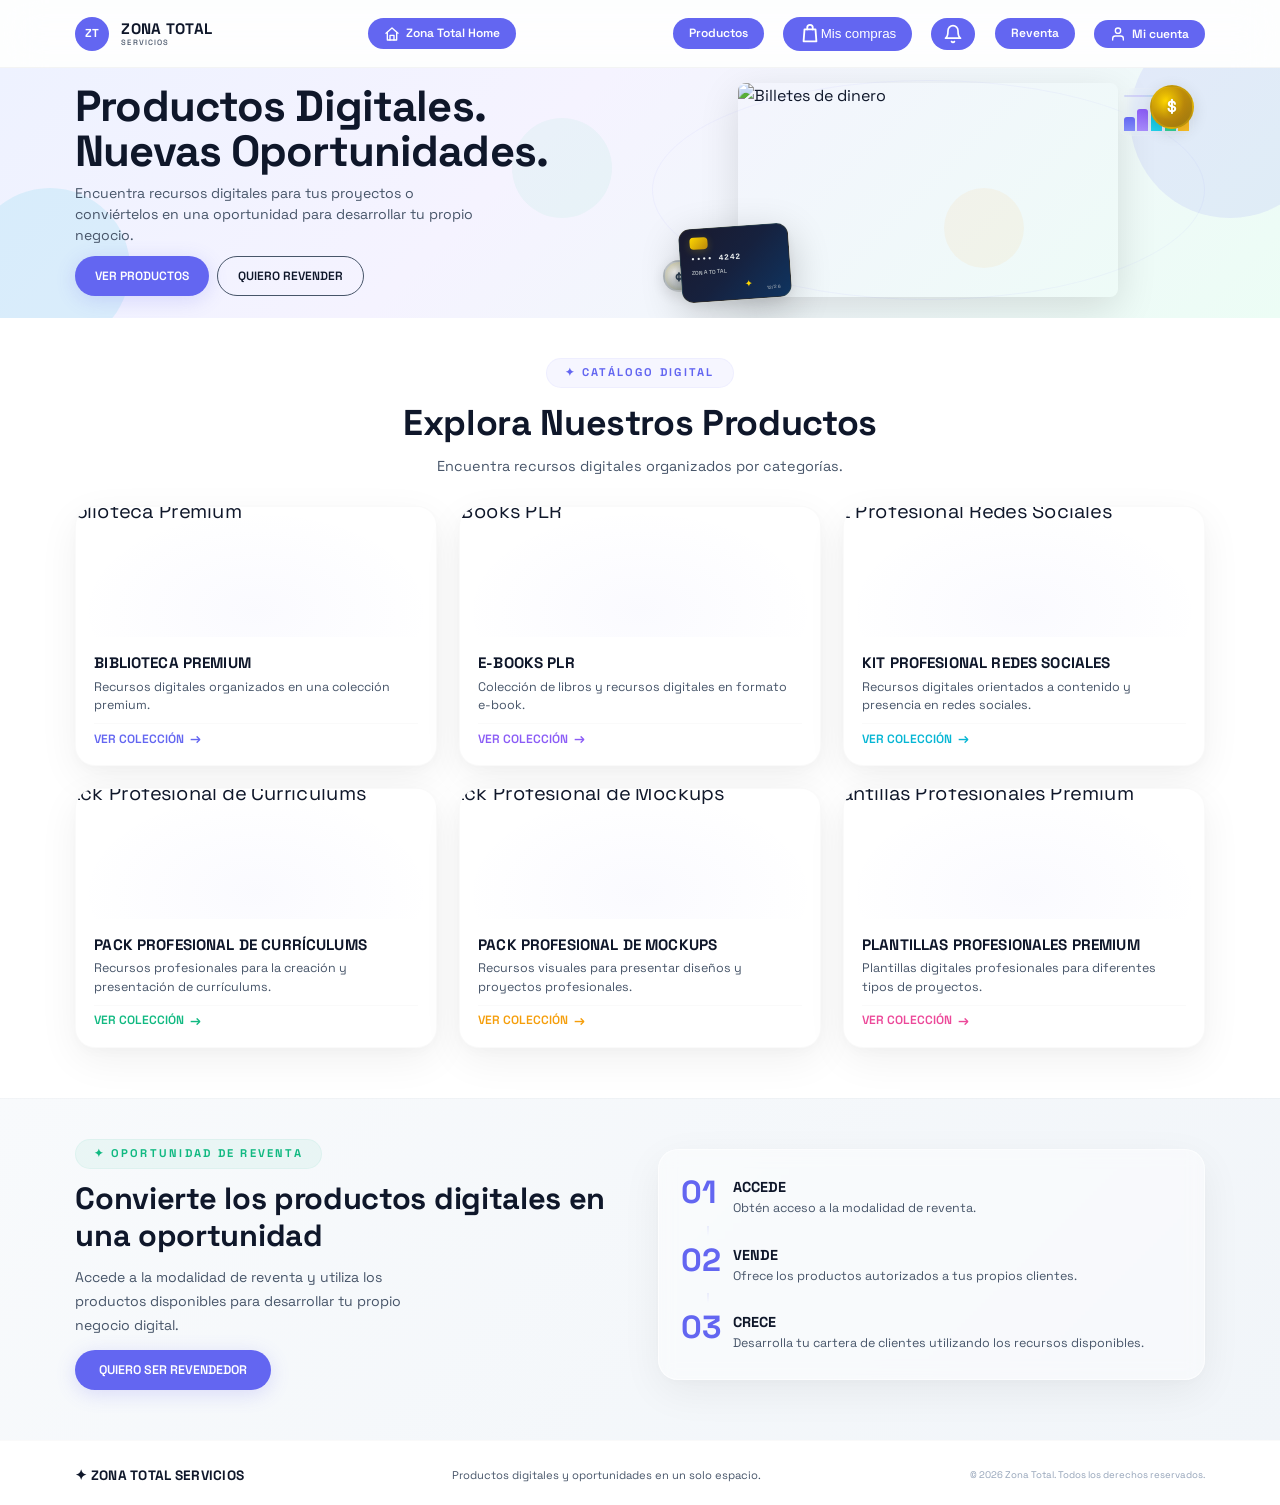
==== commit 6ecba66e: "Update admin.html" ====
--- a/admin.html
+++ b/admin.html
@@ -167,6 +167,141 @@
             overflow-x: auto;
             margin-top: 1rem;
         }
+
+/* ===== TABLA REVENDEDORES FIJA ===== */
+
+#revendedoresTableContainer {
+    max-height: 62vh;
+    overflow: auto;
+    position: relative;
+    border-top: 1px solid #e2e8f0;
+}
+
+#revendedoresTableContainer table {
+    min-width: 1900px;
+    border-collapse: separate;
+    border-spacing: 0;
+}
+
+/* Encabezado fijo al bajar dentro de la tabla */
+#revendedoresTableContainer thead th {
+    position: sticky;
+    top: 0;
+    z-index: 20;
+    background: #f8fafc;
+}
+
+/* ID fijo a la izquierda */
+#revendedoresTableContainer th:nth-child(1),
+#revendedoresTableContainer td:nth-child(1) {
+    position: sticky;
+    left: 0;
+    z-index: 15;
+    background: white;
+    min-width: 95px;
+}
+
+/* Nombre fijo junto al ID */
+#revendedoresTableContainer th:nth-child(2),
+#revendedoresTableContainer td:nth-child(2) {
+    position: sticky;
+    left: 95px;
+    z-index: 15;
+    background: white;
+    min-width: 145px;
+}
+
+/* Encabezados de las columnas fijas */
+#revendedoresTableContainer thead th:nth-child(1),
+#revendedoresTableContainer thead th:nth-child(2) {
+    z-index: 30;
+    background: #f8fafc;
+}
+
+/* Acciones siempre visibles a la derecha */
+#revendedoresTableContainer th:last-child,
+#revendedoresTableContainer td:last-child {
+    position: sticky;
+    right: 0;
+    z-index: 15;
+    background: white;
+    min-width: 250px;
+    box-shadow: -8px 0 14px rgba(15, 23, 42, 0.06);
+}
+
+#revendedoresTableContainer thead th:last-child {
+    z-index: 30;
+    background: #f8fafc;
+}
+
+/* Evitar que los botones ocupen varias líneas innecesarias */
+#revendedoresTableContainer td:last-child .actions {
+    flex-wrap: nowrap;
+    white-space: nowrap;
+}
+
+
+/* ===== TABLA REVENTAS DE LICENCIAS FIJA ===== */
+
+#reventasTableContainer {
+    max-height: 62vh;
+    overflow: auto;
+    position: relative;
+    border-top: 1px solid #e2e8f0;
+}
+
+#reventasTableContainer table {
+    min-width: 1500px;
+    border-collapse: separate;
+    border-spacing: 0;
+}
+
+/* Encabezado fijo */
+#reventasTableContainer thead th {
+    position: sticky;
+    top: 0;
+    z-index: 20;
+    background: #f8fafc;
+}
+
+/* ID Reventa fijo a la izquierda */
+#reventasTableContainer th:nth-child(1),
+#reventasTableContainer td:nth-child(1) {
+    position: sticky;
+    left: 0;
+    z-index: 15;
+    background: white;
+    min-width: 100px;
+}
+
+/* ID Vendedor fijo */
+#reventasTableContainer th:nth-child(2),
+#reventasTableContainer td:nth-child(2) {
+    position: sticky;
+    left: 100px;
+    z-index: 15;
+    background: white;
+    min-width: 130px;
+}
+
+/* Vendedor fijo junto a los IDs */
+#reventasTableContainer th:nth-child(3),
+#reventasTableContainer td:nth-child(3) {
+    position: sticky;
+    left: 230px;
+    z-index: 15;
+    background: white;
+    min-width: 150px;
+}
+
+/* Encabezados de las columnas fijas */
+#reventasTableContainer thead th:nth-child(1),
+#reventasTableContainer thead th:nth-child(2),
+#reventasTableContainer thead th:nth-child(3) {
+    z-index: 30;
+    background: #f8fafc;
+}
+
         .table-toolbar {
             display: flex;
             flex-wrap: wrap;
@@ -303,6 +438,13 @@
             padding: 2rem;
             box-shadow: 0 30px 60px rgba(0,0,0,0.2);
         }
+
+       #modalBox.modal-notificaciones {
+    max-width: 900px;
+    width: 95%;
+}
+
+
         .modal-box h2 {
             margin-bottom: 1.5rem;
         }
@@ -320,11 +462,17 @@
             border-bottom: 1px solid #f1f5f9;
         }
         .modal-box .detail-row .label {
-            width: 140px;
-            font-weight: 600;
-            color: #475569;
-            flex-shrink: 0;
-        }
+    width: 190px;
+    font-weight: 600;
+    color: #475569;
+    flex-shrink: 0;
+}
+
+.modal-box .detail-row .value {
+    flex: 1;
+    min-width: 0;
+    overflow-wrap: anywhere;
+}
         .modal-box .detail-row .value {
             color: #0b1e33;
         }
@@ -399,7 +547,35 @@
         </a>
     </div>
 
+
+    <a
+        href="https://merencioreyna-sudo.github.io/zona-total-peliculas/"
+        class="btn btn-primary"
+        style="text-decoration:none; display:inline-flex; align-items:center; padding:0.45rem 1rem;"
+    >
+        👥 Usuarios Multimedia
+    </a>
+
+
+
+
     <div style="display:flex; align-items:center; gap:0.75rem;">
+
+    <button
+    id="btnNotificacionesAdmin"
+    title="Notificaciones"
+    style="position:relative; background:#f1f5f9; border:none; width:42px; height:42px; border-radius:50%; cursor:pointer; font-size:1.2rem;"
+>
+    🔔
+
+    <span
+        id="contadorNotificaciones"
+        style="display:none; position:absolute; top:-5px; right:-5px; background:#dc2626; color:white; min-width:20px; height:20px; padding:0 5px; border-radius:20px; font-size:11px; font-weight:700; align-items:center; justify-content:center;"
+    >
+        0
+    </span>
+</button>
+
     <div class="user-badge">
         👑 Súper Admin
     </div>
@@ -644,6 +820,7 @@
 </section>
 
 
+
         <!-- ======= PRODUCTOS ======= -->
         <section id="section-productos" class="section">
             <h2>📦 Productos</h2>
@@ -658,9 +835,18 @@
                 <div id="productosTableContainer">
                     <table>
                         <thead><tr>
-                            <th>ID</th><th>Nombre</th><th>Categoría</th><th>Descripción</th>
-                            <th>Precio</th><th>Formato</th><th>Estado</th><th>Acciones</th>
-                        </tr></thead>
+  <th>ID</th>
+  <th>Nombre</th>
+  <th>Categoría</th>
+  <th>Descripción</th>
+  <th>Precio Cuba</th>
+  <th>Formato</th>
+  <th>Estado</th>
+  <th>ID Archivo Drive</th>
+  <th>Precio Extranjero</th>
+<th>ID Imagen Preview</th>
+<th>Acciones</th>
+</tr></thead>
                         <tbody id="productosBody"></tbody>
                     </table>
                 </div>
@@ -716,6 +902,7 @@
 
         // nav
         const navButtons = document.querySelectorAll('#navTabs button');
+        const btnNotificacionesAdmin = document.getElementById('btnNotificacionesAdmin');
         const sections = {
     dashboard: document.getElementById('section-dashboard'),
     compras: document.getElementById('section-compras'),
@@ -741,6 +928,7 @@
     reventas: [],
     configuracion: [],
     renovaciones: [],
+    notificaciones: [],
 
     comprasLoaded: false,
     clientesLoaded: false,
@@ -749,7 +937,9 @@
     reventasLoaded: false,
     configuracionLoaded: false,
     renovacionesLoaded: false,
+    notificacionesLoaded: false,
 };
+let notificacionesVistasIds = new Set();
 
         // ----- helpers fetch -----
         async function callBackend(action, data = {}) {
@@ -779,22 +969,76 @@
         if (section) {
             section.classList.add('active');
 
-            if (sectionName === 'dashboard') renderDashboard();
+if (sectionName === 'dashboard') renderDashboard();
 if (sectionName === 'compras') renderCompras();
 if (sectionName === 'clientes') renderClientes();
 if (sectionName === 'revendedores') renderRevendedores();
 if (sectionName === 'productos') renderProductos();
-if (sectionName === 'reventas') renderReventas();
-if (sectionName === 'configuracion') renderConfiguracion();
-if (sectionName === 'renovaciones') renderRenovaciones();
+if (sectionName === 'reventas') {
+    if (!state.reventasLoaded) {
+        cargarReventas().then(renderReventas);
+    } else {
+        renderReventas();
+    }
+}
+
+if (sectionName === 'configuracion') {
+    if (!state.configuracionLoaded) {
+        cargarConfiguracion().then(renderConfiguracion);
+    } else {
+        renderConfiguracion();
+    }
+}
+
+if (sectionName === 'renovaciones') {
+    if (!state.renovacionesLoaded) {
+        cargarRenovaciones().then(renderRenovaciones);
+    } else {
+        renderRenovaciones();
+    }
+}
         }
     });
 });
 
+
+btnNotificacionesAdmin.addEventListener('click', async () => {
+    modalBox.classList.add('modal-notificaciones');
+    modalOverlay.classList.add('open');
+
+    if (!state.notificacionesLoaded) {
+        modalContent.innerHTML = `
+            <h2>🔔 Notificaciones</h2>
+            <div class="empty-state">Cargando notificaciones...</div>
+        `;
+
+        await cargarNotificaciones();
+    }
+
+    renderNotificaciones();
+});
+
         // ----- CERRAR MODAL -----
-        function closeModal() {
-            modalOverlay.classList.remove('open');
-        }
+       async function closeModal() {
+
+    modalOverlay.classList.remove('open');
+    modalBox.classList.remove('modal-notificaciones');
+
+    if (notificacionesVistasIds.size > 0) {
+
+    const idsVistos = Array.from(notificacionesVistasIds);
+    notificacionesVistasIds.clear();
+
+    for (const idVista of idsVistos) {
+        await callBackend(
+            'marcarNotificacionVista',
+            { idNotificacion: idVista }
+        );
+    }
+
+    await cargarNotificaciones();
+}
+}
         modalCloseBtn.addEventListener('click', closeModal);
         modalOverlay.addEventListener('click', (e) => {
             if (e.target === modalOverlay) closeModal();
@@ -841,14 +1085,12 @@
 
         // ----- CARGAR TODOS LOS DATOS (con acciones backend reales) -----
         async function cargarTodosLosDatos() {
-            await Promise.all([
+        actualizarContadorNotificacionesRapido();
+          await Promise.all([
     cargarCompras(),
     cargarClientes(),
     cargarRevendedores(),
-    cargarProductos(),
-    cargarReventas(),
-    cargarConfiguracion(),
-    cargarRenovaciones()
+    cargarProductos()
 ]);
             // renderizar sección activa
             const activeSection = document.querySelector('#navTabs .active');
@@ -1014,6 +1256,85 @@
     }
 }
 
+
+function actualizarContadorNotificaciones() {
+    const contador = document.getElementById('contadorNotificaciones');
+
+    const noVistas = (state.notificaciones || []).filter(n =>
+        String(n.Vista || '').trim().toUpperCase() !== 'SI'
+    ).length;
+
+    if (noVistas > 0) {
+        contador.textContent = noVistas > 99 ? '99+' : noVistas;
+        contador.style.display = 'flex';
+    } else {
+        contador.textContent = '0';
+        contador.style.display = 'none';
+    }
+}
+
+
+async function actualizarContadorNotificacionesRapido() {
+    try {
+        const result = await callBackend('obtenerNotificaciones');
+
+        if (!result.ok) return;
+
+        const noVistas = (result.notificaciones || []).filter(n =>
+            String(n.Vista || '').trim().toUpperCase() !== 'SI'
+        ).length;
+
+        const contador = document.getElementById('contadorNotificaciones');
+
+        if (!contador) return;
+
+        if (noVistas > 0) {
+            contador.textContent = noVistas > 99 ? '99+' : noVistas;
+            contador.style.display = 'flex';
+        } else {
+            contador.textContent = '0';
+            contador.style.display = 'none';
+        }
+
+    } catch (error) {
+        console.error(
+            'Error al actualizar contador de notificaciones:',
+            error
+        );
+    }
+}
+
+
+
+// ---------- CARGAR NOTIFICACIONES ----------
+async function cargarNotificaciones() {
+    try {
+        const result = await callBackend('obtenerNotificaciones');
+
+        if (result.ok) {
+            state.notificaciones = result.notificaciones || [];
+            state.notificacionesLoaded = true;
+            actualizarContadorNotificaciones();
+        } else {
+            state.notificaciones = [];
+            state.notificacionesLoaded = false;
+            console.warn(
+                'obtenerNotificaciones: ok=false',
+                result.mensaje
+            );
+        }
+
+    } catch (e) {
+        state.notificaciones = [];
+        state.notificacionesLoaded = false;
+        console.error(
+            'Error cargando notificaciones:',
+            e.message
+        );
+    }
+}
+
+
         // ---------- CARGAR PRODUCTOS (backend real) ----------
         async function cargarProductos() {
             try {
@@ -1086,7 +1407,7 @@
         function renderCompras() {
             const filter = document.querySelector('#comprasFilters .active-filter')?.dataset.filter || 'all';
             const search = document.getElementById('searchCompras').value.toLowerCase().trim();
-            let list = state.compras || [];
+            let list = [...(state.compras || [])].reverse();
             if (filter !== 'all') {
                 list = list.filter(c => c.Estado_Pago === filter.toUpperCase());
             }
@@ -1107,27 +1428,226 @@
                 tbody.innerHTML = `<tr><td colspan="10" class="empty-state">No hay compras registradas</td></tr>`;
                 return;
             }
-            tbody.innerHTML = list.map(c => {
-                const estado = c.Estado_Pago || 'PENDIENTE';
-                const badgeClass = estado.toLowerCase();
-                const acciones = estado === 'PENDIENTE' ? `
-                    <button class="btn btn-success btn-sm" onclick="aprobarCompra('${c.ID_Compra}', this)">Aprobar</button>
-                    <button class="btn btn-danger btn-sm" onclick="rechazarCompra('${c.ID_Compra}', this)">Rechazar</button>
-                ` : `<span class="badge ${badgeClass}">${estado}</span>`;
-                return `<tr>
-                    <td><strong>${c.ID_Compra || '—'}</strong></td>
-                    <td>${c.ID_Cliente || '—'}</td>
-                    <td>${c.ID_Vendedor || '—'}</td>
-                    <td>${c.Cliente || '—'}</td>
-                    <td>${c.Vendedor || '—'}</td>
-                    <td>${c.Productos || '—'}</td>
-                    <td>${c.Total || '—'}</td>
-                    <td><span class="badge ${badgeClass}">${estado}</span></td>
-                    <td>${c.Fecha_Compra || '—'}</td>
-                    <td><div class="actions">${acciones}</div></td>
-                </tr>`;
-            }).join('');
-        }
+            const grupos = {};
+
+list.forEach(c => {
+  const claveGrupo =
+    String(c.ID_Pedido || '').trim() ||
+    String(c.ID_Compra || '').trim();
+
+  if (!grupos[claveGrupo]) {
+    grupos[claveGrupo] = [];
+  }
+
+  grupos[claveGrupo].push(c);
+});
+
+tbody.innerHTML = Object.entries(grupos).map(([idPedido, grupo]) => {
+
+  const primera = grupo[0];
+
+  const totalPedido = grupo.reduce((total, c) => {
+    const importe = Number(
+      String(c.Total || '0')
+        .replace(/\s/g, '')
+        .replace(',', '.')
+    );
+
+    return total + (Number.isFinite(importe) ? importe : 0);
+  }, 0);
+
+  const productosHtml = grupo.map(c => `
+    <div style="
+      padding:6px 0;
+      border-bottom:1px solid #e5e7eb;
+    ">
+      <strong>${c.Productos || '—'}</strong>
+
+      <div style="
+        font-size:12px;
+        color:#64748b;
+        margin-top:2px;
+      ">
+        ${c.ID_Compra || '—'} · ${c.Total || '0'}
+      </div>
+    </div>
+  `).join('');
+
+  const todosPendientes = grupo.every(c =>
+    String(c.Estado_Pago || '').trim().toUpperCase() === 'PENDIENTE'
+  );
+
+  const todosAprobados = grupo.every(c =>
+    String(c.Estado_Pago || '').trim().toUpperCase() === 'APROBADO'
+  );
+
+  const todosRechazados = grupo.every(c =>
+    String(c.Estado_Pago || '').trim().toUpperCase() === 'RECHAZADO'
+  );
+
+  let estadoGrupo = 'MIXTO';
+
+  if (todosPendientes) {
+    estadoGrupo = 'PENDIENTE';
+  } else if (todosAprobados) {
+    estadoGrupo = 'APROBADO';
+  } else if (todosRechazados) {
+    estadoGrupo = 'RECHAZADO';
+  }
+
+  const badgeClass = estadoGrupo.toLowerCase();
+
+  const idsPendientes = grupo
+  .filter(c =>
+    String(c.Estado_Pago || '').trim().toUpperCase() === 'PENDIENTE'
+  )
+  .map(c => c.ID_Compra);
+
+let acciones = '—';
+
+if (idsPendientes.length > 0) {
+  const idsJson = JSON.stringify(idsPendientes);
+
+  acciones = `
+    <div style="
+      display:flex;
+      gap:6px;
+      flex-wrap:wrap;
+    ">
+      <button
+        class="btn btn-success btn-sm"
+        onclick='aprobarPedidoCompleto(${idsJson}, this)'>
+        Aprobar todo
+      </button>
+
+      <button
+        class="btn btn-danger btn-sm"
+        onclick='rechazarPedidoCompleto(${idsJson}, this)'>
+        Rechazar todo
+      </button>
+    </div>
+  `;
+}
+
+  return `
+    <tr>
+      <td><strong>${idPedido}</strong></td>
+      <td>${primera.ID_Cliente || '—'}</td>
+      <td>${primera.ID_Vendedor || '—'}</td>
+      <td>${primera.Cliente || '—'}</td>
+      <td>${primera.Vendedor || '—'}</td>
+      <td>${productosHtml}</td>
+      <td><strong>${totalPedido}</strong></td>
+      <td>
+        <span class="badge ${badgeClass}">
+          ${estadoGrupo}
+        </span>
+      </td>
+      <td>${primera.Fecha_Compra || '—'}</td>
+      <td>
+        <div class="actions">
+          ${acciones || '—'}
+        </div>
+      </td>
+    </tr>
+  `;
+}).join('');
+        }
+
+
+window.aprobarPedidoCompleto = async function(idsCompras, btn) {
+  if (!Array.isArray(idsCompras) || idsCompras.length === 0) return;
+
+  const confirmado = await confirmarAccion(
+    'Aprobar pedido completo',
+    `¿Seguro que deseas aprobar las ${idsCompras.length} compras de este pedido?`,
+    'Sí, aprobar todo',
+    'success'
+  );
+
+  if (!confirmado) return;
+
+  if (btn) btn.disabled = true;
+
+  try {
+    for (const idCompra of idsCompras) {
+      const result = await callBackend('aprobarCompra', { idCompra });
+
+      if (!result.ok) {
+        showToast(
+          'Error: ' +
+          (result.mensaje || `No se pudo aprobar ${idCompra}`)
+        );
+        return;
+      }
+
+      const compra = state.compras.find(
+        c => c.ID_Compra === idCompra
+      );
+
+      if (compra) {
+        compra.Estado_Pago = 'APROBADO';
+      }
+    }
+
+    renderCompras();
+    showToast('Pedido completo aprobado correctamente');
+
+  } catch (e) {
+    showToast('Error de conexión: ' + e.message);
+
+  } finally {
+    if (btn) btn.disabled = false;
+  }
+};
+
+
+window.rechazarPedidoCompleto = async function(idsCompras, btn) {
+  if (!Array.isArray(idsCompras) || idsCompras.length === 0) return;
+
+  const confirmado = await confirmarAccion(
+    'Rechazar pedido completo',
+    `¿Seguro que deseas rechazar las ${idsCompras.length} compras de este pedido?`,
+    'Sí, rechazar todo',
+    'danger'
+  );
+
+  if (!confirmado) return;
+
+  if (btn) btn.disabled = true;
+
+  try {
+    for (const idCompra of idsCompras) {
+      const result = await callBackend('rechazarCompra', { idCompra });
+
+      if (!result.ok) {
+        showToast(
+          'Error: ' +
+          (result.mensaje || `No se pudo rechazar ${idCompra}`)
+        );
+        return;
+      }
+
+      const compra = state.compras.find(
+        c => c.ID_Compra === idCompra
+      );
+
+      if (compra) {
+        compra.Estado_Pago = 'RECHAZADO';
+      }
+    }
+
+    renderCompras();
+    showToast('Pedido completo rechazado');
+
+  } catch (e) {
+    showToast('Error de conexión: ' + e.message);
+
+  } finally {
+    if (btn) btn.disabled = false;
+  }
+};
+
 
         // ----- APROBAR COMPRA (acción existente) -----
         window.aprobarCompra = async function(idCompra, btn) {
@@ -1192,7 +1712,7 @@
         function renderClientes() {
             const filter = document.querySelector('#clientesFilters .active-filter')?.dataset.filter || 'all';
             const search = document.getElementById('searchClientes').value.toLowerCase().trim();
-            let list = state.clientes || [];
+            let list = [...(state.clientes || [])].reverse();
             if (filter !== 'all') {
                 list = list.filter(c => c.Estado === filter.toUpperCase());
             }
@@ -1420,7 +1940,7 @@
         function renderRevendedores() {
             const filter = document.querySelector('#revendedoresFilters .active-filter')?.dataset.filter || 'all';
             const search = document.getElementById('searchRevendedores').value.toLowerCase().trim();
-            let list = state.revendedores || [];
+            let list = [...(state.revendedores || [])].reverse();
             if (filter !== 'all') {
                 list = list.filter(r => r.Estado === filter.toUpperCase());
             }
@@ -1494,7 +2014,23 @@
     }
 
     const opcionesReferidos = (state.revendedores || [])
-        .filter(r => r.ID_Vendedor !== id)
+        .filter(r => {
+    if (r.ID_Vendedor === id) return false;
+
+    let actual = r;
+
+    while (actual && actual.ID_ReferidoPor !== 'PROPIETARIA') {
+        if (actual.ID_ReferidoPor === id) {
+            return false;
+        }
+
+        actual = (state.revendedores || []).find(
+            x => x.ID_Vendedor === actual.ID_ReferidoPor
+        );
+    }
+
+    return true;
+})
         .map(r => `
             <option
                 value="${r.ID_Vendedor}"
@@ -1772,7 +2308,7 @@
         .toLowerCase()
         .trim();
 
-    let list = state.reventas || [];
+    let list = [...(state.reventas || [])].reverse();
 
     if (search) {
         list = list.filter(r =>
@@ -2041,10 +2577,502 @@
 }
 
 
-        // ----- RENDER PRODUCTOS -----
+// ----- RENDER NOTIFICACIONES -----
+function renderNotificaciones() {
+
+    if (!state.notificacionesLoaded) {
+        modalContent.innerHTML = `
+            <h2>🔔 Notificaciones</h2>
+            <div class="empty-state">Cargando notificaciones...</div>
+        `;
+        return;
+    }
+
+    const list = [...(state.notificaciones || [])].sort((a, b) =>
+  String(b.ID_Notificacion || '').localeCompare(
+    String(a.ID_Notificacion || ''),
+    undefined,
+    { numeric: true }
+  )
+);
+
+    if (list.length === 0) {
+        modalContent.innerHTML = `
+            <h2>🔔 Notificaciones</h2>
+            <div class="empty-state">No hay notificaciones</div>
+        `;
+        return;
+    }
+
+    modalContent.innerHTML = `
+        <div style="display:flex; justify-content:space-between; align-items:center; gap:1rem; margin-bottom:1.5rem;">
+            <h2 style="margin:0;">🔔 Notificaciones</h2>
+
+            <button
+                class="btn-refresh"
+                id="refreshNotificacionesModal"
+                title="Actualizar"
+            >
+                ⟳
+            </button>
+        </div>
+
+        <div style="display:flex; flex-direction:column; gap:1rem;">
+            ${list.map(n => {
+
+                const pendiente = !String(n.Respuesta || '').trim();
+
+                return `
+                    <div
+    data-id-notificacion="${n.ID_Notificacion}"
+    style="
+        border:1px solid #e2e8f0;
+                        border-radius:20px;
+                        padding:1.4rem;
+                        background:#f8fafc;
+                    ">
+
+                        <div style="
+                            display:flex;
+                            justify-content:space-between;
+                            gap:1rem;
+                            flex-wrap:wrap;
+                            margin-bottom:1rem;
+                        ">
+                            <strong>
+                                ${n.Tipo === 'DESACTIVACION_ANTICIPADA'
+                                    ? 'Solicitud de desactivación anticipada'
+                                    : (n.Tipo || 'Notificación')
+                                }
+                            </strong>
+
+                            ${n.Tipo === 'DESACTIVACION_ANTICIPADA'
+    ? `
+        <span class="badge ${pendiente ? 'pendiente' : 'aprobado'}">
+            ${pendiente ? 'PENDIENTE' : n.Respuesta}
+        </span>
+      `
+    : `
+        <span class="badge ${
+            String(n.Vista || '').trim().toUpperCase() === 'SI'
+                ? 'aprobado'
+                : 'pendiente'
+        }">
+            ${
+                String(n.Vista || '').trim().toUpperCase() === 'SI'
+                    ? 'VISTA'
+                    : 'NUEVA'
+            }
+        </span>
+      `
+}
+                        </div>
+
+                        <div class="detail-row">
+                            <span class="label">Notificación</span>
+                            <span class="value">${n.ID_Notificacion || '—'}</span>
+                        </div>
+
+                        <div class="detail-row">
+                            <span class="label">Solicitante</span>
+                            <span class="value">
+                                ${n.ID_Solicitante || '—'}
+                                ${n.Solicitante ? ` — ${n.Solicitante}` : ''}
+                            </span>
+                        </div>
+
+                       <div class="detail-row">
+    <span class="label">Revendedor</span>
+    <span class="value">
+        ${n.ID_Objetivo || '—'}
+        ${(() => {
+            const revObjetivo = (state.revendedores || []).find(
+                r => r.ID_Vendedor === n.ID_Objetivo
+            );
+
+            return revObjetivo?.Usuario
+                ? ` — ${revObjetivo.Usuario}`
+                : '';
+        })()}
+    </span>
+</div>
+
+                        <div class="detail-row">
+                            <span class="label">Teléfono</span>
+                            <span class="value">${n.Telefono || '—'}</span>
+                        </div>
+
+                        <div class="detail-row">
+                            <span class="label">Correo</span>
+                            <span class="value">${n.Correo || '—'}</span>
+                        </div>
+
+                        <div style="margin-top:1rem;">
+                            <strong>
+    ${n.Tipo === 'ACTUALIZACION_PERFIL'
+        ? 'Cambios realizados'
+        : n.Tipo === 'DESACTIVACION_ANTICIPADA'
+            ? 'Motivo de la solicitud'
+            : 'Información'
+    }
+</strong>
+
+                            ${n.Tipo === 'ACTUALIZACION_PERFIL'
+    ? (() => {
+        const cambios = String(n.Motivo || '')
+            .split('\n')
+            .map(x => x.trim())
+            .filter(Boolean);
+
+        const filas = cambios.map(cambio => {
+
+            if (cambio === 'Contraseña modificada') {
+                return `
+                    <div style="
+                        grid-column:1 / -1;
+                        padding:0.7rem 0;
+                        border-top:1px solid #e2e8f0;
+                        font-weight:600;
+                    ">
+                        🔒 Contraseña modificada
+                    </div>
+                `;
+            }
+
+            const partes = cambio.split(' → ');
+
+            if (partes.length !== 2) {
+                return `
+                    <div style="grid-column:1 / -1;">
+                        ${cambio}
+                    </div>
+                `;
+            }
+
+            const izquierda = partes[0];
+            const nuevo = partes[1];
+
+            const separador = izquierda.indexOf(':');
+            const campo = separador >= 0
+                ? izquierda.substring(0, separador).trim()
+                : '';
+
+            const anterior = separador >= 0
+                ? izquierda.substring(separador + 1).trim()
+                : izquierda;
+
+            return `
+                <div style="padding:0.65rem 0;">
+                    <strong>${campo}</strong>
+                    <div>${anterior || '—'}</div>
+                </div>
+
+                <div style="padding:0.65rem 0;">
+                    <strong>${campo}</strong>
+                    <div>${nuevo || '—'}</div>
+                </div>
+            `;
+        }).join('');
+
+        return `
+            <div style="
+                margin-top:0.5rem;
+                padding:1rem;
+                background:white;
+                border:1px solid #e2e8f0;
+                border-radius:14px;
+            ">
+                <div style="
+                    display:grid;
+                    grid-template-columns:1fr 1fr;
+                    gap:0 1.5rem;
+                ">
+                    <div style="font-weight:700; margin-bottom:0.5rem;">
+                        DATOS ANTERIORES
+                    </div>
+
+                    <div style="font-weight:700; margin-bottom:0.5rem;">
+                        DATOS NUEVOS
+                    </div>
+
+                    ${filas}
+                </div>
+            </div>
+        `;
+    })()
+    : `
+        <div style="
+            margin-top:0.5rem;
+            padding:1rem;
+            background:white;
+            border:1px solid #e2e8f0;
+            border-radius:14px;
+            line-height:1.6;
+            white-space:normal;
+            overflow-wrap:anywhere;
+        ">
+            ${n.Motivo || '—'}
+        </div>
+    `
+}
+                        </div>
+
+                        <div style="
+                            margin-top:0.8rem;
+                            font-size:0.82rem;
+                            color:#64748b;
+                        ">
+                            ${n.Fecha || '—'}
+                        </div>
+
+                        ${n.Tipo === 'DESACTIVACION_ANTICIPADA'
+    ? (
+        pendiente
+            ? `
+                <div class="modal-actions">
+                    <button
+                        class="btn btn-success"
+                        onclick="resolverNotificacion('${n.ID_Notificacion}', 'APROBAR', this)"
+                    >
+                        Aprobar
+                    </button>
+
+                    <button
+                        class="btn btn-danger"
+                        onclick="resolverNotificacion('${n.ID_Notificacion}', 'RECHAZAR', this)"
+                    >
+                        Rechazar
+                    </button>
+                </div>
+              `
+            : ''
+      )
+    : `
+        <div class="modal-actions">
+            ${
+                String(n.Vista || '').trim().toUpperCase() === 'SI'
+                    ? `
+                        <button class="btn btn-sm" disabled>
+                            ✓ Vista
+                        </button>
+                      `
+                    : `
+                        <button
+                            class="btn btn-primary btn-sm"
+                            onclick="marcarNotificacionAdminVista('${n.ID_Notificacion}', this)"
+                        >
+                            👁️ Marcar como vista
+                        </button>
+                      `
+            }
+        </div>
+      `
+}
+
+                    </div>
+                `;
+            }).join('')}
+        </div>
+    `;
+
+    const refreshModal =
+        document.getElementById('refreshNotificacionesModal');
+
+   if (refreshModal) {
+    refreshModal.addEventListener('click', async () => {
+        await cargarNotificaciones();
+        renderNotificaciones();
+    });
+}
+
+const tarjetasNotificacion =
+    modalContent.querySelectorAll('[data-id-notificacion]');
+
+tarjetasNotificacion.forEach(tarjeta => {
+    tarjeta.addEventListener('click', () => {
+        const id = tarjeta.dataset.idNotificacion;
+
+        if (id) {
+            notificacionesVistasIds.add(id);
+        }
+    });
+});
+
+
+}
+
+
+window.marcarNotificacionAdminVista = async function(idNotificacion, btn) {
+    if (!idNotificacion) return;
+
+    if (btn) {
+        btn.disabled = true;
+        btn.textContent = 'Marcando...';
+    }
+
+    try {
+        const result = await callBackend(
+            'marcarNotificacionVista',
+            { idNotificacion: idNotificacion }
+        );
+
+        if (!result.ok) {
+            throw new Error(
+                result.mensaje || 'No se pudo marcar la notificación como vista.'
+            );
+        }
+
+        // Actualizar inmediatamente esta notificación en memoria
+        const notificacion = state.notificaciones.find(
+            n => n.ID_Notificacion === idNotificacion
+        );
+
+        if (notificacion) {
+            notificacion.Vista = 'SI';
+        }
+
+        // Bajar el contador inmediatamente
+        actualizarContadorNotificaciones();
+
+        // Actualizar las tarjetas sin recargar el navegador
+        renderNotificaciones();
+
+    } catch (error) {
+        showToast('Error: ' + error.message);
+
+        if (btn) {
+            btn.disabled = false;
+            btn.textContent = '👁️ Marcar como vista';
+        }
+    }
+};
+
+window.resolverNotificacion = async function(idNotificacion, decision, btn) {
+
+    const esAprobar = decision === 'APROBAR';
+    let motivoRespuesta = '';
+
+    // APROBAR: mantiene la confirmación normal.
+    if (esAprobar) {
+
+        const confirmado = await confirmarAccion(
+            'Aprobar solicitud',
+            '¿Seguro que deseas aprobar esta desactivación anticipada? El revendedor y su red dependiente quedarán INACTIVOS.',
+            'Sí, aprobar',
+            'success'
+        );
+
+        if (!confirmado) return;
+
+    } else {
+
+        // RECHAZAR: pedir obligatoriamente el motivo.
+        motivoRespuesta = await new Promise((resolve) => {
+
+            openModal(`
+                <h2>Rechazar solicitud</h2>
+
+                <p style="color:#475569; line-height:1.6; margin-bottom:1rem;">
+                    Indica al revendedor por qué estás rechazando
+                    esta solicitud de desactivación anticipada.
+                </p>
+
+                <div class="form-group">
+                    <label>Motivo del rechazo</label>
+                    <textarea
+                        id="motivoRechazoDesactivacion"
+                        rows="4"
+                        placeholder="Escribe aquí la explicación..."
+                    ></textarea>
+                </div>
+
+                <div class="modal-actions">
+                    <button class="btn" id="cancelarRechazoSolicitud">
+                        Cancelar
+                    </button>
+
+                    <button class="btn btn-danger" id="confirmarRechazoSolicitud">
+                        Confirmar rechazo
+                    </button>
+                </div>
+            `);
+
+            document.getElementById(
+                'cancelarRechazoSolicitud'
+            ).onclick = () => {
+                closeModal();
+                resolve(null);
+            };
+
+            document.getElementById(
+                'confirmarRechazoSolicitud'
+            ).onclick = () => {
+
+                const motivo = document
+                    .getElementById('motivoRechazoDesactivacion')
+                    .value
+                    .trim();
+
+                if (!motivo) {
+                    showToast('Debes escribir el motivo del rechazo');
+                    return;
+                }
+
+                closeModal();
+                resolve(motivo);
+            };
+        });
+
+        if (motivoRespuesta === null) return;
+    }
+
+    if (btn) btn.disabled = true;
+
+    try {
+
+        const result = await callBackend(
+            'resolverDesactivacionAnticipada',
+            {
+                idNotificacion: idNotificacion,
+                decision: decision,
+                motivoRespuesta: motivoRespuesta
+            }
+        );
+
+        if (result.ok) {
+
+            await Promise.all([
+                cargarNotificaciones(),
+                cargarRevendedores()
+            ]);
+
+            renderNotificaciones();
+            renderRevendedores();
+
+            showToast(result.mensaje);
+
+        } else {
+
+            showToast(
+                'Error: ' +
+                (result.mensaje || 'No se pudo resolver la solicitud')
+            );
+        }
+
+    } catch (e) {
+
+        showToast('Error de conexión: ' + e.message);
+
+    } finally {
+
+        if (btn) btn.disabled = false;
+    }
+};
+
+     // ----- RENDER PRODUCTOS -----
         function renderProductos() {
             const search = document.getElementById('searchProductos').value.toLowerCase().trim();
-            let list = state.productos || [];
+            let list = [...(state.productos || [])].reverse();
             if (search) {
                 list = list.filter(p =>
                     (p.Nombre || '').toLowerCase().includes(search) ||
@@ -2052,23 +3080,56 @@
                 );
             }
             const tbody = document.getElementById('productosBody');
-            if (!state.productosLoaded) {
-                tbody.innerHTML = `<tr><td colspan="8" class="empty-state">Cargando productos...</td></tr>`;
-                return;
-            }
-            if (list.length === 0) {
-                tbody.innerHTML = `<tr><td colspan="8" class="empty-state">No hay productos registrados.</td></tr>`;
-                return;
-            }
+           if (!state.productosLoaded) {
+    tbody.innerHTML = `<tr><td colspan="11" class="empty-state">Cargando productos...</td></tr>`;
+    return;
+}
+
+if (list.length === 0) {
+    tbody.innerHTML = `<tr><td colspan="11" class="empty-state">No hay productos registrados.</td></tr>`;
+    return;
+}
             tbody.innerHTML = list.map(p => `
                 <tr>
                     <td><strong>${p.ID_Producto || '—'}</strong></td>
                     <td>${p.Nombre || '—'}</td>
                     <td>${p.Categoria || '—'}</td>
-                    <td>${p.Descripcion || '—'}</td>
-                    <td>${p.Precio || '—'}</td>
-                    <td>${p.Formato || '—'}</td>
-                    <td><span class="badge ${(p.Estado||'').toLowerCase()}">${p.Estado || '—'}</span></td>
+                    <td title="${p.Descripcion || ''}">
+  ${
+    (p.Descripcion || '').length > 70
+      ? (p.Descripcion || '').substring(0, 70) + '...'
+      : (p.Descripcion || '—')
+  }
+</td>
+
+<td>${p.Precio_Cuba ?? '—'}</td>
+
+<td>${p.Formato || '—'}</td>
+
+<td>
+  <span class="badge ${(p.Estado || '').toLowerCase()}">
+    ${p.Estado || '—'}
+  </span>
+</td>
+
+<td title="${p.ID_Archivo_Drive || ''}">
+  ${
+    (p.ID_Archivo_Drive || '').length > 12
+      ? (p.ID_Archivo_Drive || '').substring(0, 12) + '...'
+      : (p.ID_Archivo_Drive || '—')
+  }
+</td>
+
+<td>${p.Precio_Extranjero ?? '—'}</td>
+
+<td title="${p.ID_Imagen_Preview || ''}">
+  ${
+    (p.ID_Imagen_Preview || '').length > 12
+      ? (p.ID_Imagen_Preview || '').substring(0, 12) + '...'
+      : (p.ID_Imagen_Preview || '—')
+  }
+</td>
+
                     <td><div class="actions">
                         <button class="btn btn-sm" onclick="verProducto('${p.ID_Producto}')">Detalles</button>
                         <button class="btn btn-sm" onclick="editarProducto('${p.ID_Producto}')">Editar</button>
@@ -2103,8 +3164,51 @@
                     <div class="form-group"><label>Nombre</label><input name="Nombre" value="${p.Nombre || ''}" required></div>
                     <div class="form-group"><label>Categoría</label><input name="Categoria" value="${p.Categoria || ''}"></div>
                     <div class="form-group"><label>Descripción</label><input name="Descripcion" value="${p.Descripcion || ''}"></div>
-                    <div class="form-group"><label>Precio</label><input name="Precio" value="${p.Precio || ''}"></div>
-                    <div class="form-group"><label>Formato</label><input name="Formato" value="${p.Formato || ''}"></div>
+                    <div class="form-group">
+  <label>Precio Cuba</label>
+  <input
+    name="Precio_Cuba"
+    type="number"
+    step="any"
+    value="${p.Precio_Cuba ?? ''}"
+  >
+</div>
+
+<div class="form-group">
+  <label>Precio Extranjero</label>
+  <input
+    name="Precio_Extranjero"
+    type="number"
+    step="any"
+    value="${p.Precio_Extranjero ?? ''}"
+  >
+</div>
+
+<div class="form-group">
+  <label>Formato</label>
+  <input
+    name="Formato"
+    value="${p.Formato || ''}"
+  >
+</div>
+
+<div class="form-group">
+  <label>ID Archivo Drive</label>
+  <input
+    name="ID_Archivo_Drive"
+    value="${p.ID_Archivo_Drive || ''}"
+  >
+</div>
+
+
+<div class="form-group">
+  <label>ID Imagen Preview</label>
+  <input
+    name="ID_Imagen_Preview"
+    value="${p.ID_Imagen_Preview || ''}"
+    placeholder="ID de la imagen en Google Drive"
+  >
+</div>
                     <div class="form-group"><label>Estado</label>
                         <select name="Estado"><option value="ACTIVO" ${p.Estado==='ACTIVO'?'selected':''}>ACTIVO</option>
                         <option value="INACTIVO" ${p.Estado==='INACTIVO'?'selected':''}>INACTIVO</option></select>
@@ -2177,8 +3281,36 @@
                     <div class="form-group"><label>Nombre</label><input name="Nombre" required></div>
                     <div class="form-group"><label>Categoría</label><input name="Categoria"></div>
                     <div class="form-group"><label>Descripción</label><input name="Descripcion"></div>
-                    <div class="form-group"><label>Precio</label><input name="Precio"></div>
-                    <div class="form-group"><label>Formato</label><input name="Formato"></div>
+                    <div class="form-group">
+    <label>Precio Cuba</label>
+    <input name="Precio_Cuba" type="number" step="any">
+</div>
+
+<div class="form-group">
+    <label>Precio Extranjero</label>
+    <input name="Precio_Extranjero" type="number" step="any">
+</div>
+
+<div class="form-group">
+    <label>Formato</label>
+    <input name="Formato">
+</div>
+
+<div class="form-group">
+    <label>ID Archivo Drive</label>
+    <input 
+      name="ID_Archivo_Drive"
+>
+</div>
+
+<div class="form-group">
+  <label>ID Imagen Preview</label>
+  <input
+    name="ID_Imagen_Preview"
+    placeholder="ID de la imagen en Google Drive"
+  >
+</div>
+
                     <div class="form-group"><label>Estado</label>
                         <select name="Estado"><option value="ACTIVO">ACTIVO</option><option value="INACTIVO">INACTIVO</option></select>
                     </div>
@@ -2251,6 +3383,7 @@
     renderRenovaciones();
 });
 
+
         // ----- REFRESH (con await) -----
         document.getElementById('refreshDashboard').addEventListener('click', async () => {
             await cargarTodosLosDatos();
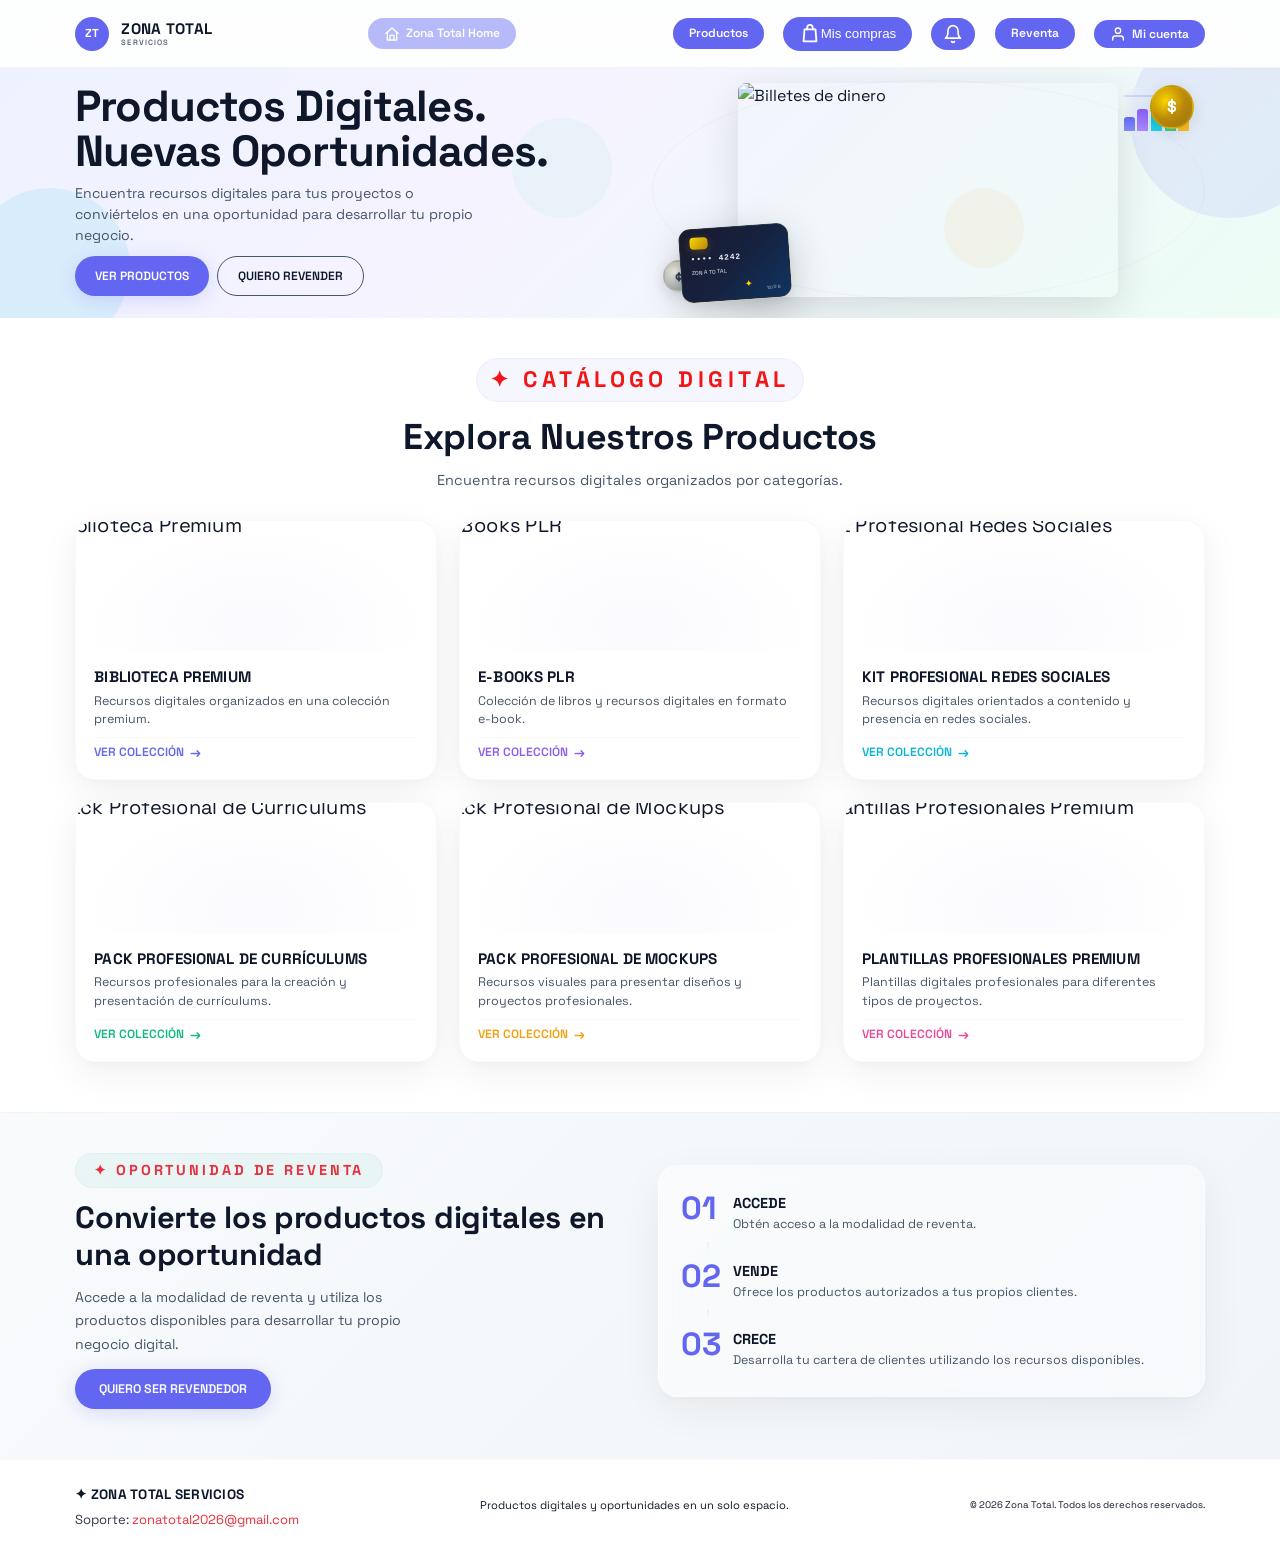
==== commit 3255c574: "Update admin.html" ====
--- a/admin.html
+++ b/admin.html
@@ -548,15 +548,13 @@
     </div>
 
 
-    <a
-        href="https://merencioreyna-sudo.github.io/zona-total-peliculas/"
+        <a
+        href="https://merencioreyna-sudo.github.io/zona-total-peliculas/?premium=1&idVendedor=PROPIETARIA&usuario=PROPIETARIA&correo=admin@zonatotal.com&telefono=5355877689"
         class="btn btn-primary"
         style="text-decoration:none; display:inline-flex; align-items:center; padding:0.45rem 1rem;"
     >
-        👥 Usuarios Multimedia
+        👥 Zona Total Home
     </a>
-
-
 
 
     <div style="display:flex; align-items:center; gap:0.75rem;">
